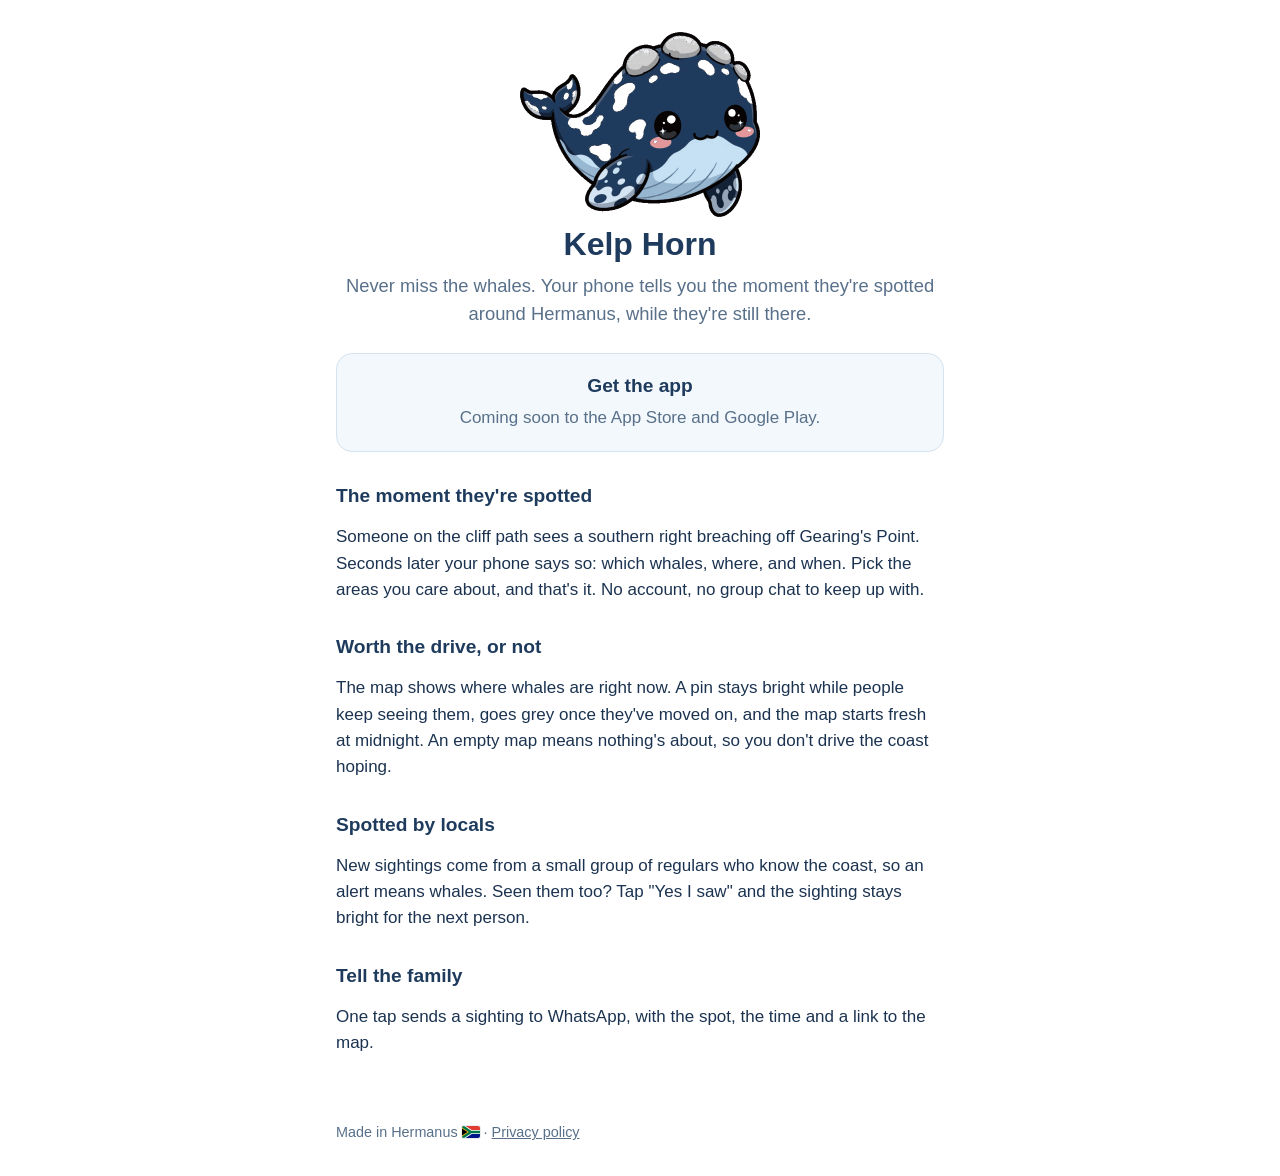
==== index.html @ 145907fd "Kelp Horn website: home, privacy policy, share page Co-Authored-By: Claude Opus 5.5 <noreply@anthrop" ====
<!DOCTYPE html>
<html lang="en">
<head>
<meta charset="utf-8">
<meta name="viewport" content="width=device-width, initial-scale=1">
<meta http-equiv="Content-Security-Policy" content="default-src 'self'; img-src 'self'; style-src 'self'; script-src 'self'; base-uri 'none'; form-action 'none'">
<title>Kelp Horn · Hermanus whale sightings</title>
<meta name="description" content="Never miss the whales. Kelp Horn tells you the moment whales are spotted around Hermanus and the Overberg, while they're still there.">
<link rel="canonical" href="https://kelphorn.h360.dev/">
<meta name="theme-color" content="#1E3B5D">
<meta property="og:title" content="Kelp Horn · Hermanus whale sightings">
<meta property="og:description" content="Never miss the whales. An alert the moment they're spotted around Hermanus.">
<meta property="og:url" content="https://kelphorn.h360.dev/">
<meta property="og:type" content="website">
<meta property="og:image" content="https://kelphorn.h360.dev/og.jpg">
<meta property="og:image:width" content="1200">
<meta property="og:image:height" content="630">
<meta name="twitter:card" content="summary_large_image">
<link rel="icon" type="image/png" href="/favicon.png">
<link rel="apple-touch-icon" href="/apple-touch-icon.png">
<link rel="stylesheet" href="/assets/site.css">
<script src="/assets/stores.js" defer></script>
</head>
<body>
<main>
  <div class="hero">
    <img src="/assets/whale.png" width="240" height="185" alt="">
    <h1>Kelp Horn</h1>
    <p class="lede">Never miss the whales. Your phone tells you the moment they're spotted
      around Hermanus, while they're still there.</p>
  </div>

  <section class="card get-app" data-stores>
    <h2>Get the app</h2>
    <div class="badges" hidden></div>
    <p class="soon">Coming soon to the App Store and Google Play.</p>
  </section>

  <h2>The moment they're spotted</h2>
  <p>Someone on the cliff path sees a southern right breaching off Gearing's Point. Seconds
    later your phone says so: which whales, where, and when. Pick the areas you care about,
    and that's it. No account, no group chat to keep up with.</p>

  <h2>Worth the drive, or not</h2>
  <p>The map shows where whales are right now. A pin stays bright while people keep seeing
    them, goes grey once they've moved on, and the map starts fresh at midnight. An empty map
    means nothing's about, so you don't drive the coast hoping.</p>

  <h2>Spotted by locals</h2>
  <p>New sightings come from a small group of regulars who know the coast, so an alert means
    whales. Seen them too? Tap "Yes I saw" and the sighting stays bright for the next person.</p>

  <h2>Tell the family</h2>
  <p>One tap sends a sighting to WhatsApp, with the spot, the time and a link to the map.</p>
</main>
<footer>
  Made in Hermanus <img class="flag" src="/assets/za.svg" width="18" height="12" alt="South Africa"> · <a href="/privacy/">Privacy policy</a>
</footer>
</body>
</html>
---- assets/site.css ----
/* Kelp Horn website. Colours come from the whale: navy on white, pale belly blue. */

:root {
  --bg: #FFFFFF;
  --card: #F3F8FC;
  --soft: #E3EFF8;
  --border: #D3E3F0;
  --text: #1B3350;
  --muted: #587089;
  --navy: #1E3B5D;
  --on-navy: #FFFFFF;
  --live: #0E7C86;
  --grey: #8494A3;
  /* Always light, even when the phone is in dark mode. */
  color-scheme: light;
}

* { box-sizing: border-box; }

html { -webkit-text-size-adjust: 100%; }

body {
  margin: 0;
  background: var(--bg);
  color: var(--text);
  font: 17px/1.55 -apple-system, BlinkMacSystemFont, "Segoe UI", Roboto, Helvetica, Arial, sans-serif;
}

main {
  max-width: 640px;
  margin: 0 auto;
  padding: 32px 16px 48px;
}

a { color: var(--navy); }

h1, h2 { line-height: 1.2; color: var(--navy); }
h1 { font-size: 2rem; margin: 0 0 8px; }
h2 { font-size: 1.2rem; margin: 32px 0 8px; }

.lede { font-size: 1.15rem; color: var(--muted); margin: 0 0 24px; }
.muted { color: var(--muted); }
.small { font-size: 0.9rem; }

/* Header: the whale and the name */

.brand {
  display: flex;
  align-items: center;
  gap: 10px;
  text-decoration: none;
  color: var(--navy);
  font-weight: 700;
  font-size: 1.1rem;
  margin-bottom: 28px;
}
/* The whale is wider than it is tall: set the width and let the height follow. */
.brand img { width: 40px; height: auto; }

.hero { text-align: center; }
.hero img { width: min(240px, 60vw); height: auto; }

/* Cards */

.card {
  background: var(--card);
  border: 1px solid var(--border);
  border-radius: 16px;
  padding: 20px;
  margin: 0 0 20px;
}

.status {
  display: inline-flex;
  align-items: center;
  gap: 6px;
  font-size: 0.85rem;
  font-weight: 600;
  text-transform: uppercase;
  letter-spacing: 0.04em;
  color: var(--live);
}
.status::before {
  content: "";
  width: 8px;
  height: 8px;
  border-radius: 50%;
  background: currentColor;
}
.status.grey { color: var(--grey); }

.sighting-title { font-size: 1.5rem; margin: 8px 0 4px; }
.sighting-detail { margin: 0; font-weight: 600; }
.sighting-meta { margin: 4px 0 0; color: var(--muted); }

.map {
  position: relative;
  display: block;
  overflow: hidden;
  width: 100%;
  height: 240px;
  border-radius: 12px;
  margin-top: 16px;
  background: var(--soft);
}
.map img { position: absolute; max-width: none; }
.pin {
  position: absolute;
  left: 50%;
  top: 50%;
  width: 22px;
  height: 22px;
  margin: -11px 0 0 -11px;
  border-radius: 50%;
  background: #1E3B5D;
  border: 3px solid #FFFFFF;
  box-shadow: 0 1px 4px rgba(0, 0, 0, 0.4);
  z-index: 1;
}
.map-credit { margin: 6px 0 0; font-size: 0.8rem; color: var(--muted); }

.note {
  background: var(--soft);
  border-radius: 12px;
  padding: 12px 14px;
  margin: 16px 0 0;
  font-size: 0.95rem;
}

/* Getting the app */

.get-app { text-align: center; }
.get-app h2 { margin-top: 0; }
.badges { display: flex; flex-wrap: wrap; gap: 12px; justify-content: center; }
.badges a {
  display: inline-block;
  padding: 12px 20px;
  border-radius: 12px;
  background: var(--navy);
  color: var(--on-navy);
  font-weight: 600;
  text-decoration: none;
}
.soon { margin: 0; color: var(--muted); }

ul.plain { padding-left: 20px; }
ul.plain li { margin: 4px 0; }

footer {
  max-width: 640px;
  margin: 0 auto;
  padding: 0 16px 32px;
  font-size: 0.9rem;
  color: var(--muted);
}
footer a { color: var(--muted); }

[hidden] { display: none !important; }

.flag {
  display: inline-block;
  vertical-align: -1px;
  border-radius: 2px;
  box-shadow: 0 0 0 1px rgba(0, 0, 0, 0.08);
}
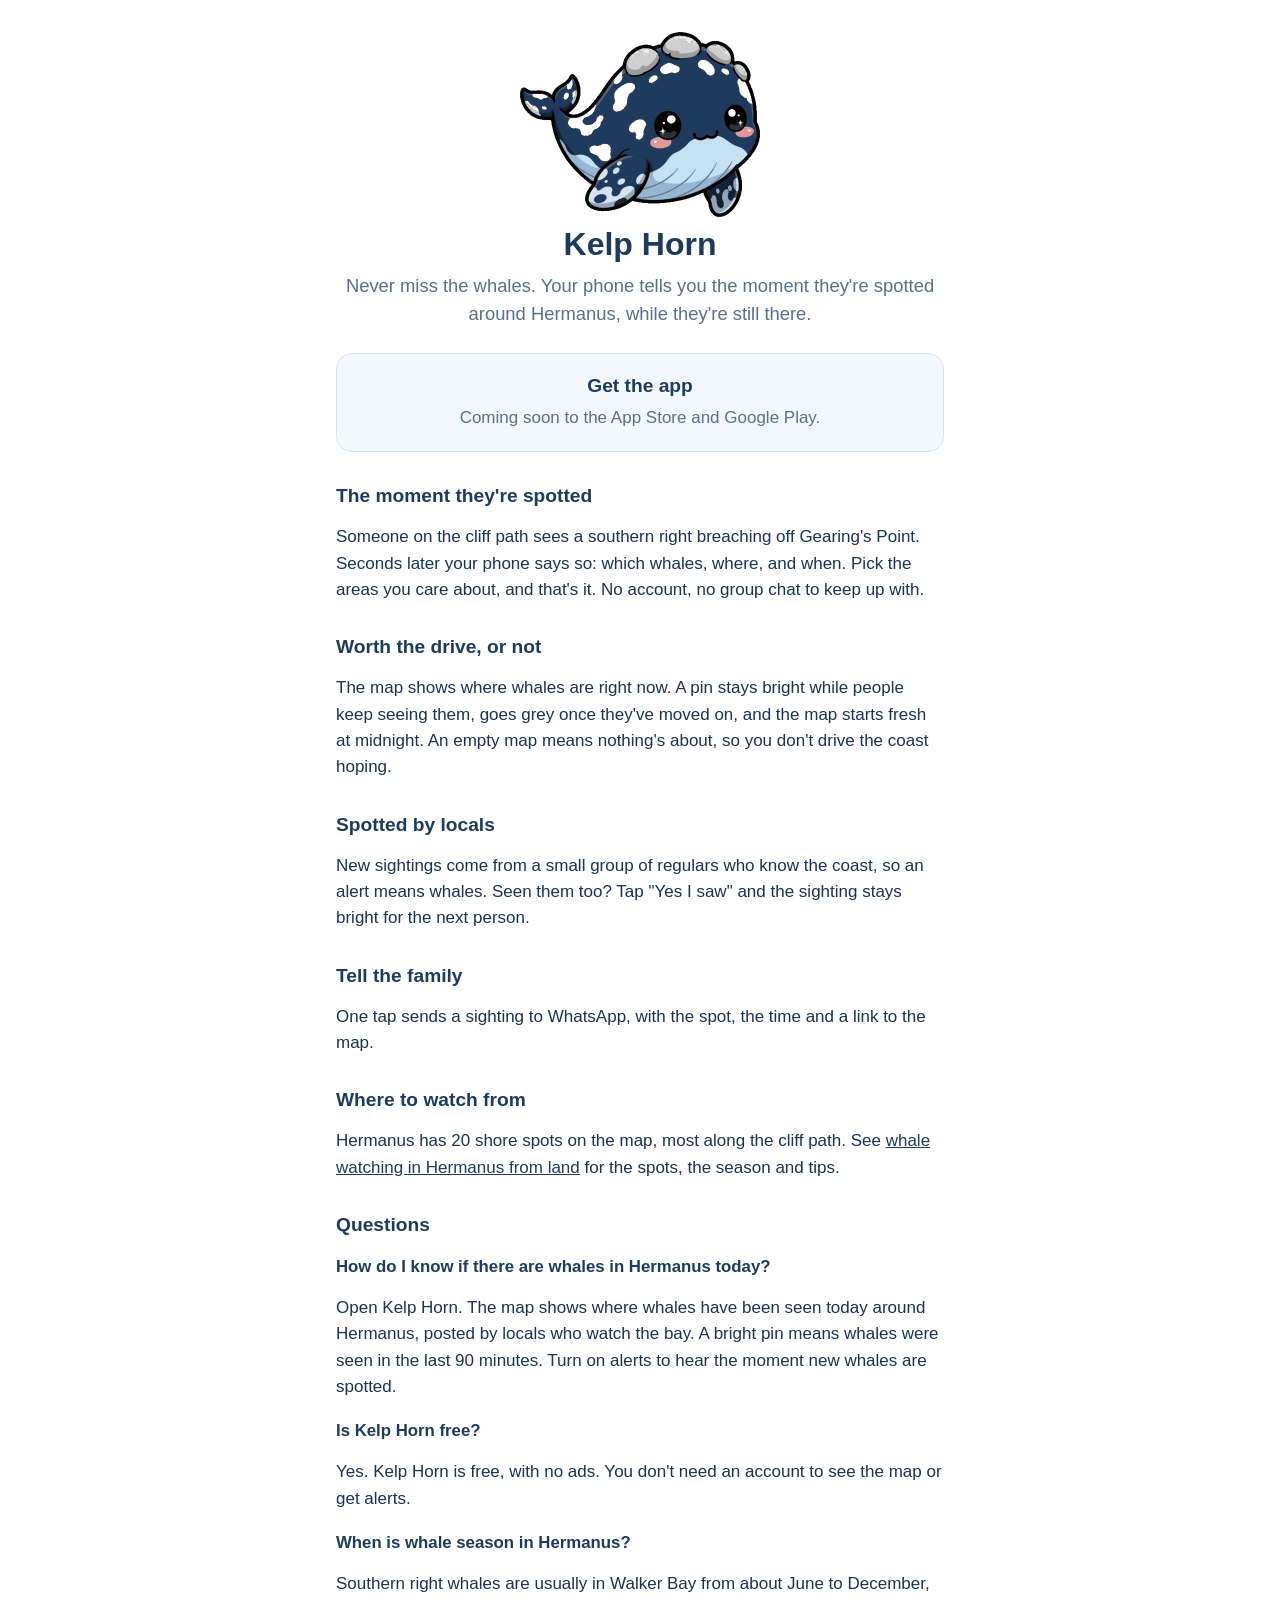
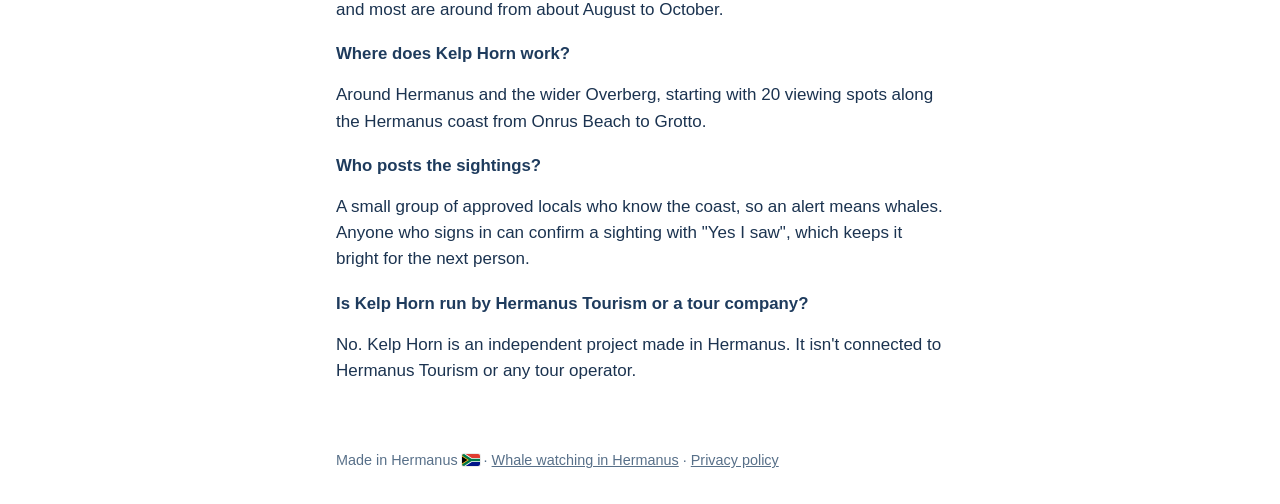
==== commit 8e9bbea9: "A guide to shore whale watching, a FAQ, structured data and llms.txt Co-Authored-By: Claude Opus 5.5" ====
--- a/index.html
+++ b/index.html
@@ -20,6 +20,88 @@
 <link rel="apple-touch-icon" href="/apple-touch-icon.png">
 <link rel="stylesheet" href="/assets/site.css">
 <script src="/assets/stores.js" defer></script>
+<!-- Structured data for search engines and AI answers. A data block, not a script:
+     the Content Security Policy doesn't run it and doesn't need to. Keep the FAQ answers
+     word for word the same as the FAQ on the page. -->
+<script type="application/ld+json">
+{
+  "@context": "https://schema.org",
+  "@graph": [
+    {
+      "@type": "WebSite",
+      "@id": "https://kelphorn.h360.dev/#website",
+      "name": "Kelp Horn",
+      "alternateName": "Kelp Horn · Hermanus whale sightings",
+      "url": "https://kelphorn.h360.dev/",
+      "inLanguage": "en-ZA",
+      "publisher": { "@id": "https://kelphorn.h360.dev/#publisher" }
+    },
+    {
+      "@type": "Organization",
+      "@id": "https://kelphorn.h360.dev/#publisher",
+      "name": "h360.dev",
+      "url": "https://h360.dev",
+      "email": "kelphorn-privacy@h360.dev",
+      "address": { "@type": "PostalAddress", "addressLocality": "Hermanus", "addressCountry": "ZA" }
+    },
+    {
+      "@type": "MobileApplication",
+      "@id": "https://kelphorn.h360.dev/#app",
+      "name": "Kelp Horn",
+      "description": "Live map and push alerts for whale sightings around Hermanus and the Overberg, South Africa. Sightings are posted by locals who watch the bay.",
+      "url": "https://kelphorn.h360.dev/",
+      "image": "https://kelphorn.h360.dev/og.jpg",
+      "operatingSystem": "iOS, Android",
+      "applicationCategory": "TravelApplication",
+      "inLanguage": "en",
+      "isAccessibleForFree": true,
+      "offers": { "@type": "Offer", "price": "0", "priceCurrency": "ZAR" },
+      "areaServed": [
+        { "@type": "Place", "name": "Hermanus, Western Cape, South Africa" },
+        { "@type": "Place", "name": "Walker Bay" },
+        { "@type": "Place", "name": "Overberg" }
+      ],
+      "publisher": { "@id": "https://kelphorn.h360.dev/#publisher" }
+    },
+    {
+      "@type": "FAQPage",
+      "@id": "https://kelphorn.h360.dev/#faq",
+      "mainEntity": [
+        {
+          "@type": "Question",
+          "name": "How do I know if there are whales in Hermanus today?",
+          "acceptedAnswer": { "@type": "Answer", "text": "Open Kelp Horn. The map shows where whales have been seen today around Hermanus, posted by locals who watch the bay. A bright pin means whales were seen in the last 90 minutes. Turn on alerts to hear the moment new whales are spotted." }
+        },
+        {
+          "@type": "Question",
+          "name": "Is Kelp Horn free?",
+          "acceptedAnswer": { "@type": "Answer", "text": "Yes. Kelp Horn is free, with no ads. You don't need an account to see the map or get alerts." }
+        },
+        {
+          "@type": "Question",
+          "name": "When is whale season in Hermanus?",
+          "acceptedAnswer": { "@type": "Answer", "text": "Southern right whales are usually in Walker Bay from about June to December, and most are around from about August to October." }
+        },
+        {
+          "@type": "Question",
+          "name": "Where does Kelp Horn work?",
+          "acceptedAnswer": { "@type": "Answer", "text": "Around Hermanus and the wider Overberg, starting with 20 viewing spots along the Hermanus coast from Onrus Beach to Grotto." }
+        },
+        {
+          "@type": "Question",
+          "name": "Who posts the sightings?",
+          "acceptedAnswer": { "@type": "Answer", "text": "A small group of approved locals who know the coast, so an alert means whales. Anyone who signs in can confirm a sighting with \"Yes I saw\", which keeps it bright for the next person." }
+        },
+        {
+          "@type": "Question",
+          "name": "Is Kelp Horn run by Hermanus Tourism or a tour company?",
+          "acceptedAnswer": { "@type": "Answer", "text": "No. Kelp Horn is an independent project made in Hermanus. It isn't connected to Hermanus Tourism or any tour operator." }
+        }
+      ]
+    }
+  ]
+}
+</script>
 </head>
 <body>
 <main>
@@ -52,9 +134,35 @@
 
   <h2>Tell the family</h2>
   <p>One tap sends a sighting to WhatsApp, with the spot, the time and a link to the map.</p>
+  <h2>Where to watch from</h2>
+  <p>Hermanus has 20 shore spots on the map, most along the cliff path. See
+    <a href="/whale-watching-hermanus/">whale watching in Hermanus from land</a> for the
+    spots, the season and tips.</p>
+
+  <h2>Questions</h2>
+  <h3>How do I know if there are whales in Hermanus today?</h3>
+  <p>Open Kelp Horn. The map shows where whales have been seen today around Hermanus, posted
+    by locals who watch the bay. A bright pin means whales were seen in the last 90 minutes.
+    Turn on alerts to hear the moment new whales are spotted.</p>
+  <h3>Is Kelp Horn free?</h3>
+  <p>Yes. Kelp Horn is free, with no ads. You don't need an account to see the map or get
+    alerts.</p>
+  <h3>When is whale season in Hermanus?</h3>
+  <p>Southern right whales are usually in Walker Bay from about June to December, and most are
+    around from about August to October.</p>
+  <h3>Where does Kelp Horn work?</h3>
+  <p>Around Hermanus and the wider Overberg, starting with 20 viewing spots along the Hermanus
+    coast from Onrus Beach to Grotto.</p>
+  <h3>Who posts the sightings?</h3>
+  <p>A small group of approved locals who know the coast, so an alert means whales. Anyone who
+    signs in can confirm a sighting with "Yes I saw", which keeps it bright for the next
+    person.</p>
+  <h3>Is Kelp Horn run by Hermanus Tourism or a tour company?</h3>
+  <p>No. Kelp Horn is an independent project made in Hermanus. It isn't connected to Hermanus
+    Tourism or any tour operator.</p>
 </main>
 <footer>
-  Made in Hermanus <img class="flag" src="/assets/za.svg" width="18" height="12" alt="South Africa"> · <a href="/privacy/">Privacy policy</a>
+  Made in Hermanus <img class="flag" src="/assets/za.svg" width="18" height="12" alt="South Africa"> · <a href="/whale-watching-hermanus/">Whale watching in Hermanus</a> · <a href="/privacy/">Privacy policy</a>
 </footer>
 </body>
 </html>
--- a/assets/site.css
+++ b/assets/site.css
@@ -37,6 +37,7 @@
 h1, h2 { line-height: 1.2; color: var(--navy); }
 h1 { font-size: 2rem; margin: 0 0 8px; }
 h2 { font-size: 1.2rem; margin: 32px 0 8px; }
+h3 { font-size: 1.05rem; line-height: 1.3; color: var(--navy); margin: 20px 0 4px; }
 
 .lede { font-size: 1.15rem; color: var(--muted); margin: 0 0 24px; }
 .muted { color: var(--muted); }
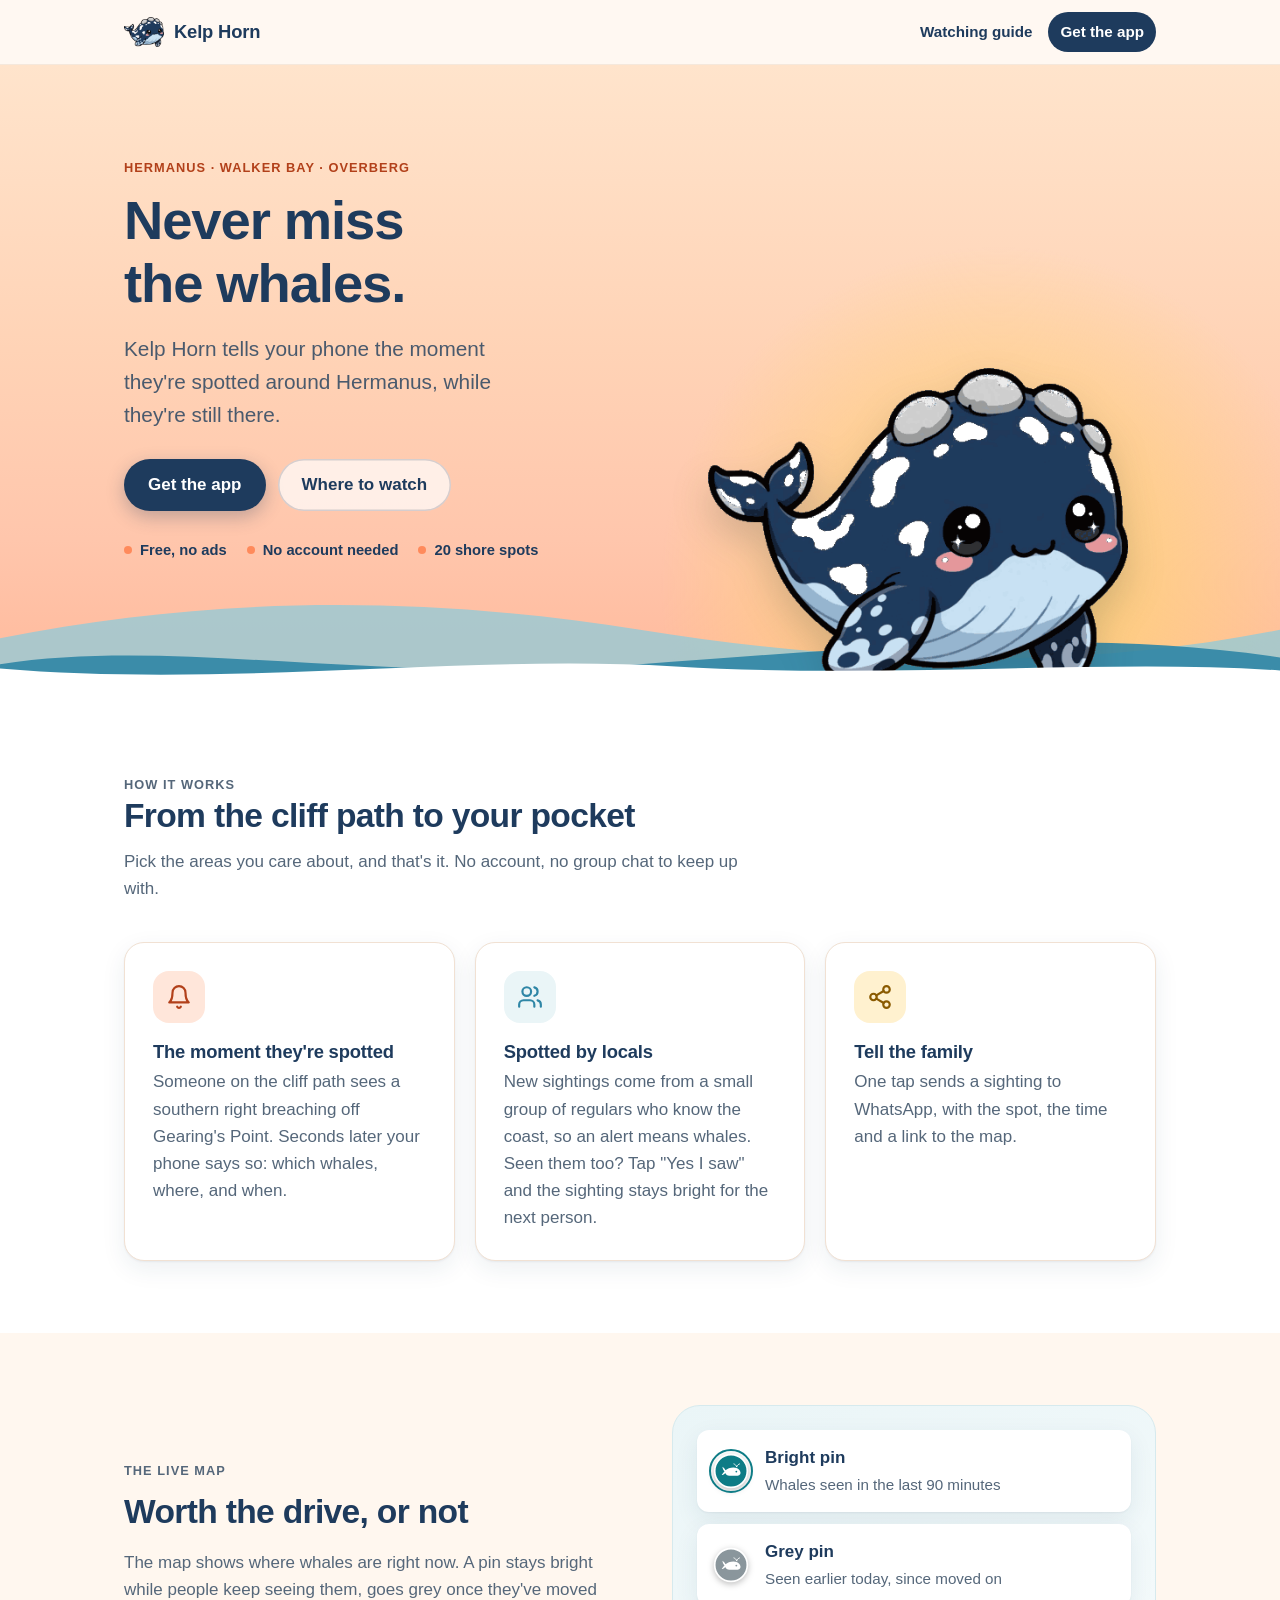
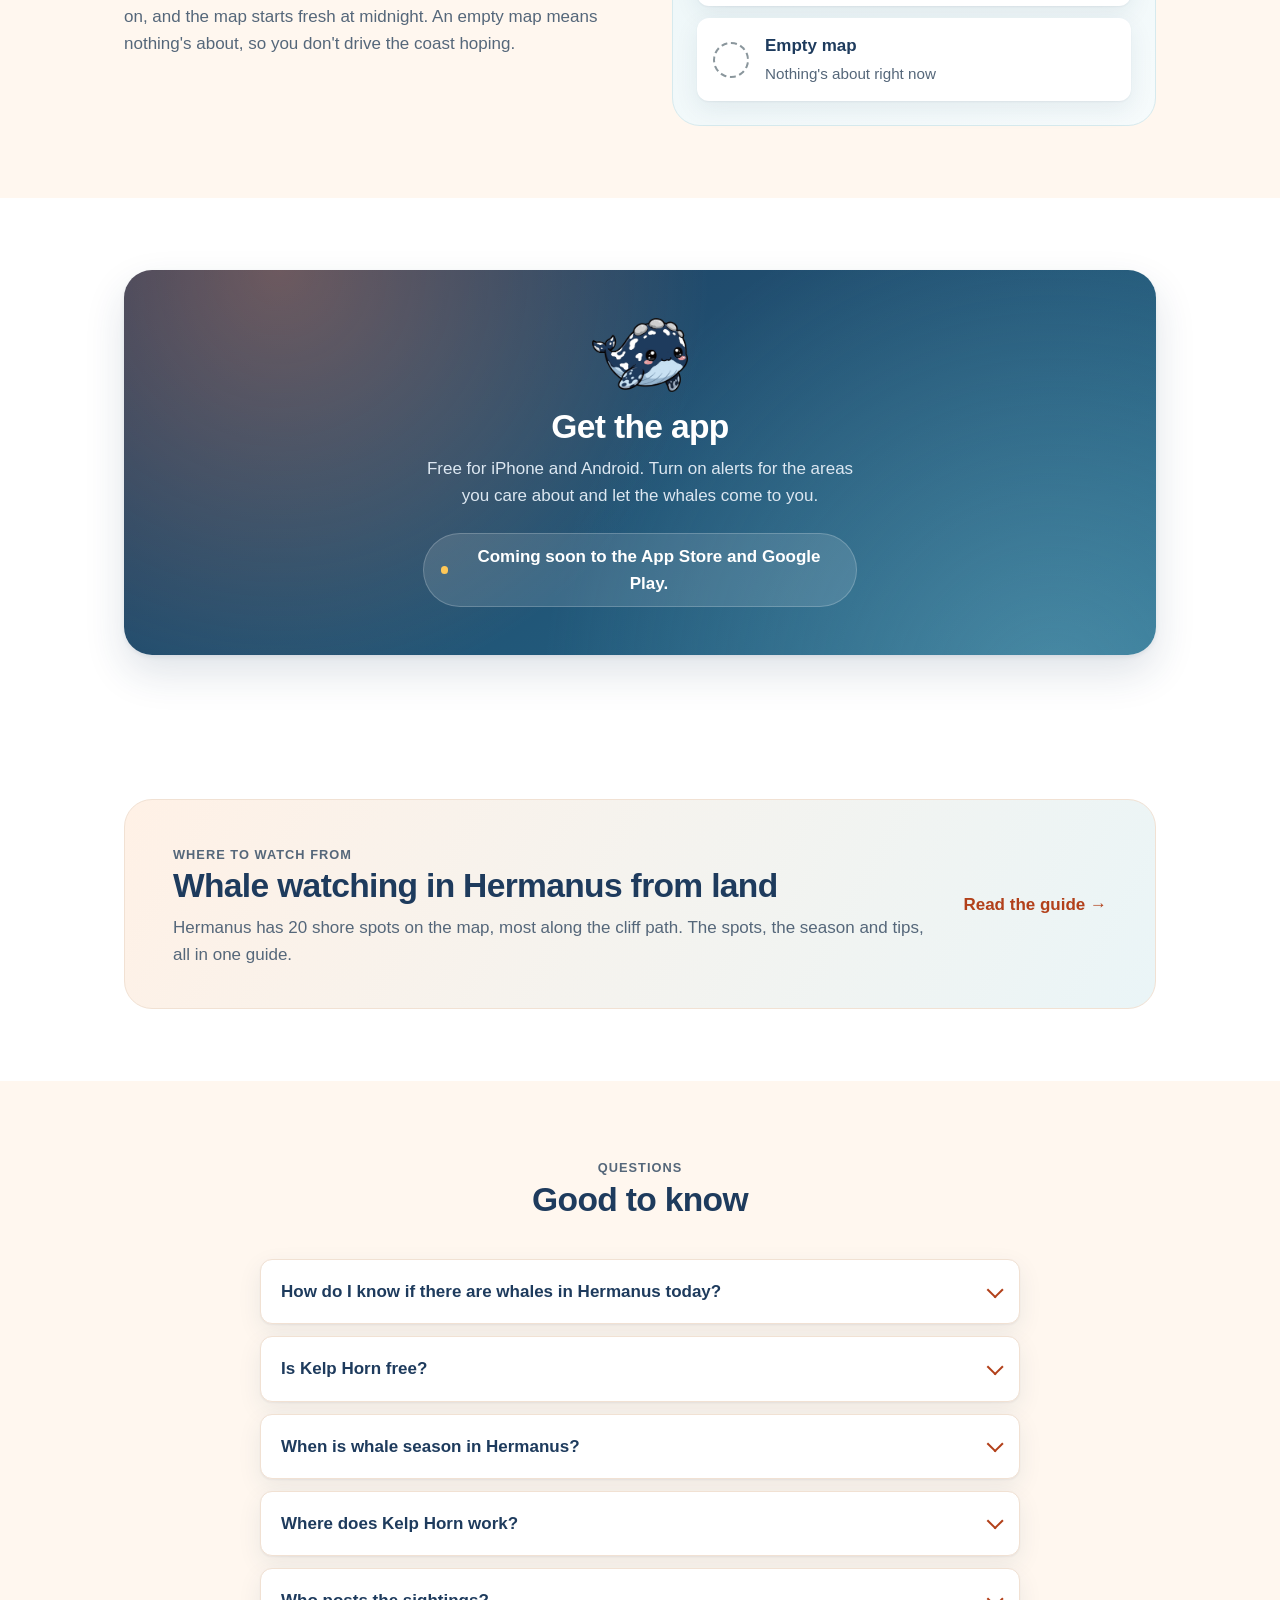
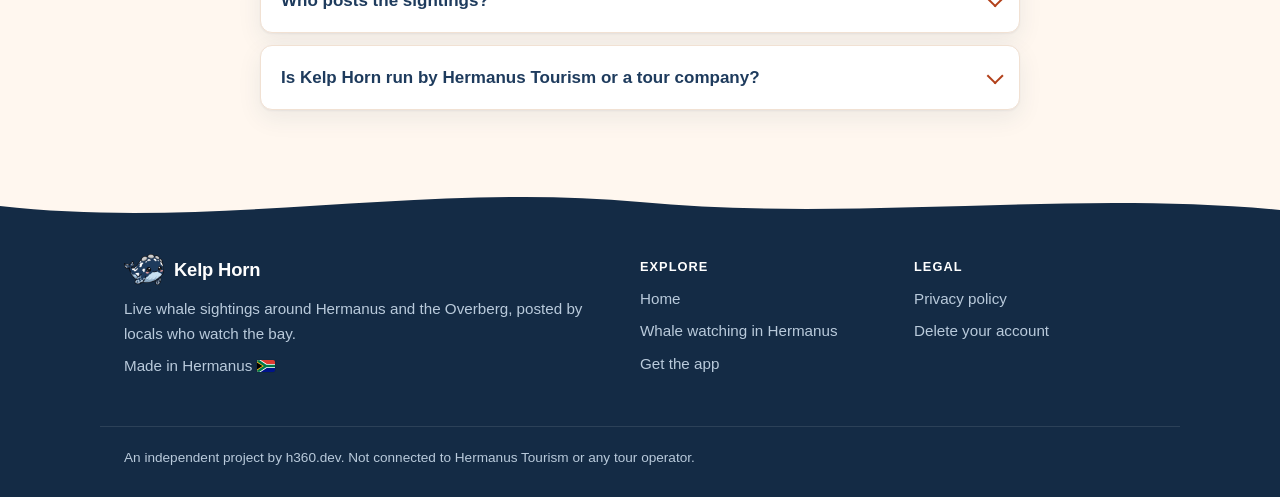
==== commit 0ee5d275: "website redesign v2" ====
--- a/index.html
+++ b/index.html
@@ -7,7 +7,7 @@
 <title>Kelp Horn · Hermanus whale sightings</title>
 <meta name="description" content="Never miss the whales. Kelp Horn tells you the moment whales are spotted around Hermanus and the Overberg, while they're still there.">
 <link rel="canonical" href="https://kelphorn.h360.dev/">
-<meta name="theme-color" content="#1E3B5D">
+<meta name="theme-color" content="#FFE4CC">
 <meta property="og:title" content="Kelp Horn · Hermanus whale sightings">
 <meta property="og:description" content="Never miss the whales. An alert the moment they're spotted around Hermanus.">
 <meta property="og:url" content="https://kelphorn.h360.dev/">
@@ -104,65 +104,196 @@
 </script>
 </head>
 <body>
+<header class="site-header">
+  <div class="wrap">
+    <a class="brand" href="/"><img src="/assets/whale.png" width="40" height="31" alt="">Kelp Horn</a>
+    <nav class="site-nav" aria-label="Main">
+      <a class="nav-guide" href="/whale-watching-hermanus/">Watching guide</a>
+      <a class="nav-cta" href="#get-app">Get the app</a>
+    </nav>
+  </div>
+</header>
+
 <main>
-  <div class="hero">
-    <img src="/assets/whale.png" width="240" height="185" alt="">
-    <h1>Kelp Horn</h1>
-    <p class="lede">Never miss the whales. Your phone tells you the moment they're spotted
-      around Hermanus, while they're still there.</p>
+  <section class="hero">
+    <div class="wrap hero-grid">
+      <div class="hero-copy">
+        <p class="eyebrow">Hermanus · Walker Bay · Overberg</p>
+        <h1>Never miss the whales.</h1>
+        <p class="lede">Kelp Horn tells your phone the moment they're spotted around Hermanus,
+          while they're still there.</p>
+        <div class="btn-row">
+          <a class="btn btn-primary" href="#get-app">Get the app</a>
+          <a class="btn btn-ghost" href="/whale-watching-hermanus/">Where to watch</a>
+        </div>
+        <ul class="hero-facts">
+          <li>Free, no ads</li>
+          <li>No account needed</li>
+          <li>20 shore spots</li>
+        </ul>
+      </div>
+      <img class="hero-whale" src="/assets/whale.png" width="480" height="370" alt="">
+    </div>
+    <div class="waves" aria-hidden="true">
+      <svg class="wave-back" viewBox="0 0 1440 120" preserveAspectRatio="none" focusable="false"><path d="M0,64 C240,24 480,24 720,56 C960,88 1200,96 1440,56 L1440,120 L0,120 Z"/></svg>
+      <svg class="wave-mid" viewBox="0 0 1440 120" preserveAspectRatio="none" focusable="false"><path d="M0,80 C200,48 420,104 720,80 C1020,56 1240,40 1440,72 L1440,120 L0,120 Z"/></svg>
+      <svg class="wave-front" viewBox="0 0 1440 120" preserveAspectRatio="none" focusable="false"><path d="M0,60 C260,100 520,30 760,56 C1000,82 1240,40 1440,64 L1440,120 L0,120 Z"/></svg>
+    </div>
+  </section>
+
+  <section class="section">
+    <div class="wrap">
+      <div class="section-head">
+        <p class="eyebrow">How it works</p>
+        <h2>From the cliff path to your pocket</h2>
+        <p>Pick the areas you care about, and that's it. No account, no group chat to keep
+          up with.</p>
+      </div>
+      <div class="features">
+        <article class="feature">
+          <span class="icon coral"><svg viewBox="0 0 24 24" aria-hidden="true" focusable="false"><path d="M6 8a6 6 0 0 1 12 0c0 7 3 9 3 9H3s3-2 3-9"/><path d="M10.3 21a1.94 1.94 0 0 0 3.4 0"/></svg></span>
+          <h3>The moment they're spotted</h3>
+          <p>Someone on the cliff path sees a southern right breaching off Gearing's Point.
+            Seconds later your phone says so: which whales, where, and when.</p>
+        </article>
+        <article class="feature">
+          <span class="icon sea"><svg viewBox="0 0 24 24" aria-hidden="true" focusable="false"><path d="M16 21v-2a4 4 0 0 0-4-4H6a4 4 0 0 0-4 4v2"/><circle cx="9" cy="7" r="4"/><path d="M22 21v-2a4 4 0 0 0-3-3.87"/><path d="M16 3.13a4 4 0 0 1 0 7.75"/></svg></span>
+          <h3>Spotted by locals</h3>
+          <p>New sightings come from a small group of regulars who know the coast, so an alert
+            means whales. Seen them too? Tap "Yes I saw" and the sighting stays bright for the
+            next person.</p>
+        </article>
+        <article class="feature">
+          <span class="icon gold"><svg viewBox="0 0 24 24" aria-hidden="true" focusable="false"><circle cx="18" cy="5" r="3"/><circle cx="6" cy="12" r="3"/><circle cx="18" cy="19" r="3"/><path d="m8.59 13.51 6.83 3.98"/><path d="m15.41 6.51-6.82 3.98"/></svg></span>
+          <h3>Tell the family</h3>
+          <p>One tap sends a sighting to WhatsApp, with the spot, the time and a link to the
+            map.</p>
+        </article>
+      </div>
+    </div>
+  </section>
+
+  <section class="section tinted">
+    <div class="wrap split">
+      <div>
+        <p class="eyebrow">The live map</p>
+        <h2>Worth the drive, or not</h2>
+        <p>The map shows where whales are right now. A pin stays bright while people keep
+          seeing them, goes grey once they've moved on, and the map starts fresh at midnight.
+          An empty map means nothing's about, so you don't drive the coast hoping.</p>
+      </div>
+      <div class="legend" role="list" aria-label="What the pins mean">
+        <div class="legend-row" role="listitem">
+          <span class="dot live"><img src="/assets/pin-live.svg" width="36" height="36" alt=""></span>
+          <div><strong>Bright pin</strong><span>Whales seen in the last 90 minutes</span></div>
+        </div>
+        <div class="legend-row" role="listitem">
+          <span class="dot earlier"><img src="/assets/pin-earlier.svg" width="36" height="36" alt=""></span>
+          <div><strong>Grey pin</strong><span>Seen earlier today, since moved on</span></div>
+        </div>
+        <div class="legend-row" role="listitem">
+          <span class="dot empty"></span>
+          <div><strong>Empty map</strong><span>Nothing's about right now</span></div>
+        </div>
+      </div>
+    </div>
+  </section>
+
+  <section class="section" id="get-app">
+    <div class="wrap">
+      <div class="get-app" data-stores>
+        <img src="/assets/whale.png" width="96" height="74" alt="">
+        <h2>Get the app</h2>
+        <p>Free for iPhone and Android. Turn on alerts for the areas you care about and let
+          the whales come to you.</p>
+        <div class="badges" hidden></div>
+        <p class="soon">Coming soon to the App Store and Google Play.</p>
+      </div>
+    </div>
+  </section>
+
+  <section class="section">
+    <div class="wrap">
+      <a class="link-card" href="/whale-watching-hermanus/">
+        <div>
+          <p class="eyebrow">Where to watch from</p>
+          <h2>Whale watching in Hermanus from land</h2>
+          <p>Hermanus has 20 shore spots on the map, most along the cliff path. The spots, the
+            season and tips, all in one guide.</p>
+        </div>
+        <span class="arrow">Read the guide →</span>
+      </a>
+    </div>
+  </section>
+
+  <section class="section tinted">
+    <div class="wrap">
+      <div class="section-head center">
+        <p class="eyebrow">Questions</p>
+        <h2>Good to know</h2>
+      </div>
+      <div class="faq">
+        <details>
+          <summary>How do I know if there are whales in Hermanus today?</summary>
+          <p>Open Kelp Horn. The map shows where whales have been seen today around Hermanus, posted
+            by locals who watch the bay. A bright pin means whales were seen in the last 90 minutes.
+            Turn on alerts to hear the moment new whales are spotted.</p>
+        </details>
+        <details>
+          <summary>Is Kelp Horn free?</summary>
+          <p>Yes. Kelp Horn is free, with no ads. You don't need an account to see the map or get
+            alerts.</p>
+        </details>
+        <details>
+          <summary>When is whale season in Hermanus?</summary>
+          <p>Southern right whales are usually in Walker Bay from about June to December, and most are
+            around from about August to October.</p>
+        </details>
+        <details>
+          <summary>Where does Kelp Horn work?</summary>
+          <p>Around Hermanus and the wider Overberg, starting with 20 viewing spots along the Hermanus
+            coast from Onrus Beach to Grotto.</p>
+        </details>
+        <details>
+          <summary>Who posts the sightings?</summary>
+          <p>A small group of approved locals who know the coast, so an alert means whales. Anyone who
+            signs in can confirm a sighting with "Yes I saw", which keeps it bright for the next
+            person.</p>
+        </details>
+        <details>
+          <summary>Is Kelp Horn run by Hermanus Tourism or a tour company?</summary>
+          <p>No. Kelp Horn is an independent project made in Hermanus. It isn't connected to Hermanus
+            Tourism or any tour operator.</p>
+        </details>
+      </div>
+    </div>
+  </section>
+</main>
+<footer class="site-footer from-sand">
+  <svg class="footer-wave" viewBox="0 0 1440 48" preserveAspectRatio="none" aria-hidden="true" focusable="false"><path d="M0,24 C240,48 480,0 720,20 C960,40 1200,8 1440,28 L1440,48 L0,48 Z"/></svg>
+  <div class="wrap footer-grid">
+    <div>
+      <a class="brand" href="/"><img src="/assets/whale.png" width="40" height="31" alt="">Kelp Horn</a>
+      <p>Live whale sightings around Hermanus and the Overberg, posted by locals who watch the bay.</p>
+      <p>Made in Hermanus <img class="flag" src="/assets/za.svg" width="18" height="12" alt="South Africa"></p>
+    </div>
+    <div>
+      <h2>Explore</h2>
+      <ul>
+        <li><a href="/">Home</a></li>
+        <li><a href="/whale-watching-hermanus/">Whale watching in Hermanus</a></li>
+        <li><a href="/#get-app">Get the app</a></li>
+      </ul>
+    </div>
+    <div>
+      <h2>Legal</h2>
+      <ul>
+        <li><a href="/privacy/">Privacy policy</a></li>
+        <li><a href="/delete-account/">Delete your account</a></li>
+      </ul>
+    </div>
   </div>
-
-  <section class="card get-app" data-stores>
-    <h2>Get the app</h2>
-    <div class="badges" hidden></div>
-    <p class="soon">Coming soon to the App Store and Google Play.</p>
-  </section>
-
-  <h2>The moment they're spotted</h2>
-  <p>Someone on the cliff path sees a southern right breaching off Gearing's Point. Seconds
-    later your phone says so: which whales, where, and when. Pick the areas you care about,
-    and that's it. No account, no group chat to keep up with.</p>
-
-  <h2>Worth the drive, or not</h2>
-  <p>The map shows where whales are right now. A pin stays bright while people keep seeing
-    them, goes grey once they've moved on, and the map starts fresh at midnight. An empty map
-    means nothing's about, so you don't drive the coast hoping.</p>
-
-  <h2>Spotted by locals</h2>
-  <p>New sightings come from a small group of regulars who know the coast, so an alert means
-    whales. Seen them too? Tap "Yes I saw" and the sighting stays bright for the next person.</p>
-
-  <h2>Tell the family</h2>
-  <p>One tap sends a sighting to WhatsApp, with the spot, the time and a link to the map.</p>
-  <h2>Where to watch from</h2>
-  <p>Hermanus has 20 shore spots on the map, most along the cliff path. See
-    <a href="/whale-watching-hermanus/">whale watching in Hermanus from land</a> for the
-    spots, the season and tips.</p>
-
-  <h2>Questions</h2>
-  <h3>How do I know if there are whales in Hermanus today?</h3>
-  <p>Open Kelp Horn. The map shows where whales have been seen today around Hermanus, posted
-    by locals who watch the bay. A bright pin means whales were seen in the last 90 minutes.
-    Turn on alerts to hear the moment new whales are spotted.</p>
-  <h3>Is Kelp Horn free?</h3>
-  <p>Yes. Kelp Horn is free, with no ads. You don't need an account to see the map or get
-    alerts.</p>
-  <h3>When is whale season in Hermanus?</h3>
-  <p>Southern right whales are usually in Walker Bay from about June to December, and most are
-    around from about August to October.</p>
-  <h3>Where does Kelp Horn work?</h3>
-  <p>Around Hermanus and the wider Overberg, starting with 20 viewing spots along the Hermanus
-    coast from Onrus Beach to Grotto.</p>
-  <h3>Who posts the sightings?</h3>
-  <p>A small group of approved locals who know the coast, so an alert means whales. Anyone who
-    signs in can confirm a sighting with "Yes I saw", which keeps it bright for the next
-    person.</p>
-  <h3>Is Kelp Horn run by Hermanus Tourism or a tour company?</h3>
-  <p>No. Kelp Horn is an independent project made in Hermanus. It isn't connected to Hermanus
-    Tourism or any tour operator.</p>
-</main>
-<footer>
-  Made in Hermanus <img class="flag" src="/assets/za.svg" width="18" height="12" alt="South Africa"> · <a href="/whale-watching-hermanus/">Whale watching in Hermanus</a> · <a href="/privacy/">Privacy policy</a>
+  <div class="wrap footer-base">An independent project by <a href="https://h360.dev">h360.dev</a>. Not connected to Hermanus Tourism or any tour operator.</div>
 </footer>
 </body>
 </html>
--- a/assets/site.css
+++ b/assets/site.css
@@ -1,85 +1,618 @@
-/* Kelp Horn website. Colours come from the whale: navy on white, pale belly blue. */
+/* Kelp Horn website. Sunrise over Walker Bay: a peach and coral sky, sea blues below
+   it, and the whale's own navy for type. Teal and grey are the app's live and earlier
+   pins (kelp-horn-app/src/ui/palette.ts), so the legend here matches the map. */
 
 :root {
+  /* Sky */
+  --dawn: #FFE4CC;
+  --blush: #FFC6AC;
+  --coral: #FF8A5B;
+  --coral-ink: #B2401A;
+  --gold: #FFC857;
+  --sun: #FFE9A8;
+
+  /* Water */
+  --shallows: #8FCBDA;
+  --sea: #2F86A6;
+  --sea-dark: #23698A;
+  --navy: #1E3B5D;
+  --abyss: #142B45;
+  --foam: #EAF5F7;
+
+  /* Surfaces and text */
   --bg: #FFFFFF;
-  --card: #F3F8FC;
-  --soft: #E3EFF8;
-  --border: #D3E3F0;
+  --sand: #FFF7EF;
+  --border: #F1E1D3;
   --text: #1B3350;
-  --muted: #587089;
-  --navy: #1E3B5D;
-  --on-navy: #FFFFFF;
+  --muted: #55677A;
+  --on-dark: #FFFFFF;
+  --on-dark-muted: #B9CADB;
+
+  /* The app's pins */
   --live: #0E7C86;
-  --grey: #8494A3;
+  --grey: #8A969C;
+
+  --radius-s: 12px;
+  --radius-m: 20px;
+  --radius-l: 28px;
+  --shadow: 0 1px 2px rgba(30, 59, 93, 0.06), 0 8px 24px rgba(30, 59, 93, 0.08);
+  --shadow-raised: 0 2px 4px rgba(30, 59, 93, 0.08), 0 18px 40px rgba(30, 59, 93, 0.14);
+  --wide: 1080px;
+  --prose: 680px;
+
   /* Always light, even when the phone is in dark mode. */
   color-scheme: light;
 }
 
 * { box-sizing: border-box; }
 
-html { -webkit-text-size-adjust: 100%; }
+html { -webkit-text-size-adjust: 100%; scroll-behavior: smooth; }
 
 body {
   margin: 0;
   background: var(--bg);
   color: var(--text);
-  font: 17px/1.55 -apple-system, BlinkMacSystemFont, "Segoe UI", Roboto, Helvetica, Arial, sans-serif;
-}
-
-main {
-  max-width: 640px;
-  margin: 0 auto;
-  padding: 32px 16px 48px;
-}
-
-a { color: var(--navy); }
-
-h1, h2 { line-height: 1.2; color: var(--navy); }
-h1 { font-size: 2rem; margin: 0 0 8px; }
-h2 { font-size: 1.2rem; margin: 32px 0 8px; }
-h3 { font-size: 1.05rem; line-height: 1.3; color: var(--navy); margin: 20px 0 4px; }
-
-.lede { font-size: 1.15rem; color: var(--muted); margin: 0 0 24px; }
+  font: 17px/1.6 -apple-system, BlinkMacSystemFont, "Segoe UI", Roboto, Helvetica, Arial, sans-serif;
+  -webkit-font-smoothing: antialiased;
+  /* Short pages still put the footer at the bottom. */
+  min-height: 100vh;
+  display: flex;
+  flex-direction: column;
+}
+body > main { flex: 1 0 auto; }
+
+img { max-width: 100%; }
+
+a {
+  color: var(--navy);
+  text-decoration-color: var(--coral);
+  text-decoration-thickness: 2px;
+  text-underline-offset: 3px;
+}
+a:hover { color: var(--coral-ink); }
+
+:focus-visible {
+  outline: 3px solid var(--sea);
+  outline-offset: 2px;
+  border-radius: 4px;
+}
+
+h1, h2, h3 { color: var(--navy); line-height: 1.15; letter-spacing: -0.02em; }
+h1 { font-size: clamp(2.25rem, 1.6rem + 3vw, 3.4rem); font-weight: 800; margin: 0 0 16px; }
+h2 { font-size: clamp(1.5rem, 1.2rem + 1.4vw, 2.1rem); font-weight: 750; margin: 0 0 12px; }
+h3 { font-size: 1.15rem; font-weight: 700; letter-spacing: -0.01em; margin: 0 0 6px; }
+
+.lede { font-size: clamp(1.1rem, 1rem + 0.5vw, 1.3rem); color: var(--muted); margin: 0 0 28px; }
 .muted { color: var(--muted); }
 .small { font-size: 0.9rem; }
 
-/* Header: the whale and the name */
+.eyebrow {
+  display: inline-block;
+  margin: 0 0 12px;
+  font-size: 0.8rem;
+  font-weight: 700;
+  letter-spacing: 0.08em;
+  text-transform: uppercase;
+  color: var(--coral-ink);
+}
+
+.wrap {
+  max-width: var(--wide);
+  margin: 0 auto;
+  padding: 0 16px;
+}
+@media (min-width: 640px) { .wrap { padding: 0 24px; } }
+
+.section { padding: 72px 0; }
+.section.tinted { background: var(--sand); }
+.section-head { max-width: 620px; margin: 0 0 40px; }
+.section-head p { color: var(--muted); margin: 0; }
+.center { text-align: center; margin-left: auto; margin-right: auto; }
+
+/* Header */
+
+.site-header {
+  position: sticky;
+  top: 0;
+  z-index: 10;
+  background: rgba(255, 247, 239, 0.82);
+  -webkit-backdrop-filter: saturate(160%) blur(12px);
+  backdrop-filter: saturate(160%) blur(12px);
+  border-bottom: 1px solid rgba(241, 225, 211, 0.7);
+}
+.site-header .wrap {
+  display: flex;
+  align-items: center;
+  justify-content: space-between;
+  gap: 16px;
+  height: 64px;
+}
 
 .brand {
-  display: flex;
+  display: inline-flex;
   align-items: center;
   gap: 10px;
   text-decoration: none;
   color: var(--navy);
-  font-weight: 700;
-  font-size: 1.1rem;
-  margin-bottom: 28px;
-}
+  font-weight: 800;
+  font-size: 1.15rem;
+  letter-spacing: -0.01em;
+}
+.brand:hover { color: var(--navy); }
 /* The whale is wider than it is tall: set the width and let the height follow. */
 .brand img { width: 40px; height: auto; }
 
-.hero { text-align: center; }
-.hero img { width: min(240px, 60vw); height: auto; }
-
-/* Cards */
+.site-nav { display: flex; align-items: center; gap: 4px; }
+.site-nav a {
+  padding: 8px 12px;
+  border-radius: 999px;
+  font-size: 0.95rem;
+  font-weight: 600;
+  text-decoration: none;
+  color: var(--navy);
+}
+.site-nav a:hover { background: rgba(255, 138, 91, 0.14); color: var(--navy); }
+.site-nav .nav-cta { background: var(--navy); color: var(--on-dark); }
+.site-nav .nav-cta:hover { background: var(--sea-dark); color: var(--on-dark); }
+@media (max-width: 520px) { .site-nav .nav-guide { display: none; } }
+
+/* Buttons */
+
+.btn {
+  display: inline-flex;
+  align-items: center;
+  justify-content: center;
+  gap: 8px;
+  min-height: 48px;
+  padding: 12px 24px;
+  border-radius: 999px;
+  font-weight: 700;
+  text-decoration: none;
+  transition: transform 0.15s ease, box-shadow 0.15s ease, background-color 0.15s ease;
+}
+.btn:hover { transform: translateY(-1px); }
+.btn-primary { background: var(--navy); color: var(--on-dark); box-shadow: 0 6px 18px rgba(30, 59, 93, 0.28); }
+.btn-primary:hover { background: var(--sea-dark); color: var(--on-dark); }
+.btn-ghost { background: rgba(255, 255, 255, 0.7); color: var(--navy); box-shadow: inset 0 0 0 1.5px rgba(30, 59, 93, 0.18); }
+.btn-ghost:hover { background: var(--bg); color: var(--navy); }
+.btn-row { display: flex; flex-wrap: wrap; gap: 12px; }
+
+/* Sunrise hero: sky, sun, and the sea with the whale in it */
+
+.hero {
+  position: relative;
+  overflow: hidden;
+  background:
+    radial-gradient(circle at 78% 82%, var(--sun) 0, rgba(255, 210, 122, 0.85) 9%, rgba(255, 200, 87, 0) 30%),
+    linear-gradient(180deg, var(--dawn) 0%, #FFD3B6 45%, var(--blush) 75%, #FFB89A 100%);
+  padding: 56px 0 0;
+}
+.hero-grid {
+  display: grid;
+  gap: 8px;
+  align-items: end;
+}
+.hero-copy { position: relative; z-index: 3; padding-bottom: 8px; }
+.hero h1 { max-width: 12ch; }
+.hero .lede { color: #4A5A6D; max-width: 34ch; }
+
+.hero-facts {
+  display: flex;
+  flex-wrap: wrap;
+  gap: 8px 20px;
+  list-style: none;
+  padding: 0;
+  margin: 28px 0 0;
+  font-size: 0.92rem;
+  font-weight: 600;
+  color: var(--navy);
+}
+.hero-facts li { display: inline-flex; align-items: center; gap: 8px; }
+.hero-facts li::before {
+  content: "";
+  width: 8px;
+  height: 8px;
+  border-radius: 50%;
+  background: var(--coral);
+}
+
+.hero-whale {
+  position: relative;
+  z-index: 1;
+  justify-self: center;
+  width: min(340px, 72vw);
+  height: auto;
+  margin-bottom: -18px;
+  animation: bob 6s ease-in-out infinite;
+  filter: drop-shadow(0 18px 18px rgba(20, 43, 69, 0.18));
+}
+
+/* The sea, three bands of waves. The back two sit behind the whale, the front one in
+   front of it, so the whale looks like it's floating in the bay. */
+.waves {
+  position: relative;
+  height: 96px;
+  margin-top: -64px;
+  pointer-events: none;
+}
+.waves svg { position: absolute; left: 0; bottom: 0; width: 100%; height: 100%; display: block; }
+.waves .wave-back { fill: var(--shallows); opacity: 0.75; z-index: 0; }
+.waves .wave-mid { fill: var(--sea); opacity: 0.9; z-index: 0; height: 80%; }
+.waves .wave-front { fill: var(--bg); z-index: 2; height: 46%; }
+
+@media (min-width: 820px) {
+  .hero { padding-top: 88px; }
+  .hero-grid { grid-template-columns: 1.1fr 1fr; gap: 32px; }
+  .hero-copy { padding-bottom: 104px; }
+  .hero-whale { width: min(420px, 100%); margin-bottom: -26px; }
+  .waves { height: 128px; margin-top: -96px; }
+}
+
+@keyframes bob {
+  0%, 100% { transform: translateY(0) rotate(-1.5deg); }
+  50% { transform: translateY(-10px) rotate(1.5deg); }
+}
+
+/* A shorter hero for the inner pages */
+
+.page-hero {
+  position: relative;
+  overflow: hidden;
+  background:
+    radial-gradient(circle at 88% 100%, var(--sun) 0, rgba(255, 200, 87, 0) 34%),
+    linear-gradient(180deg, var(--dawn) 0%, var(--blush) 100%);
+  padding: 48px 0 0;
+}
+.page-hero .wrap { max-width: calc(var(--prose) + 48px); position: relative; z-index: 3; }
+.page-hero h1 { font-size: clamp(2rem, 1.5rem + 2.4vw, 2.9rem); }
+.page-hero .lede { color: #4A5A6D; margin-bottom: 0; }
+.page-hero .waves { height: 72px; margin-top: 8px; }
+
+/* Feature cards */
+
+.features {
+  display: grid;
+  gap: 20px;
+  grid-template-columns: repeat(auto-fit, minmax(260px, 1fr));
+}
+.feature {
+  background: var(--bg);
+  border: 1px solid var(--border);
+  border-radius: var(--radius-m);
+  padding: 28px;
+  box-shadow: var(--shadow);
+  transition: transform 0.2s ease, box-shadow 0.2s ease;
+}
+.feature:hover { transform: translateY(-3px); box-shadow: var(--shadow-raised); }
+.feature p { margin: 0; color: var(--muted); }
+
+.icon {
+  display: inline-grid;
+  place-items: center;
+  width: 52px;
+  height: 52px;
+  border-radius: 16px;
+  margin-bottom: 18px;
+}
+.icon svg { width: 26px; height: 26px; fill: none; stroke: currentColor; stroke-width: 2; stroke-linecap: round; stroke-linejoin: round; }
+.icon.coral { background: #FFE6DA; color: var(--coral-ink); }
+.icon.sea { background: var(--foam); color: var(--sea); }
+.icon.gold { background: #FFF1CF; color: #8A5A00; }
+.icon.teal { background: #DDF1F2; color: var(--live); }
+
+/* Split: words on one side, a picture on the other */
+
+.split { display: grid; gap: 40px; align-items: center; }
+@media (min-width: 820px) { .split { grid-template-columns: 1fr 1fr; gap: 64px; } }
+.split p { color: var(--muted); }
+
+/* The map legend: what a pin's colour means */
+
+.legend {
+  display: grid;
+  gap: 12px;
+  background: linear-gradient(160deg, var(--foam), #F6FBFC);
+  border: 1px solid #D6EAEE;
+  border-radius: var(--radius-l);
+  padding: 24px;
+}
+.legend-row {
+  display: flex;
+  align-items: center;
+  gap: 16px;
+  background: var(--bg);
+  border-radius: var(--radius-s);
+  padding: 14px 16px;
+  box-shadow: var(--shadow);
+}
+.legend-row strong { display: block; color: var(--navy); }
+.legend-row span { color: var(--muted); font-size: 0.95rem; }
+/* Pins are the app's whale markers (assets/pin-*.svg). */
+.dot {
+  flex: none;
+  position: relative;
+  width: 36px;
+  height: 36px;
+}
+.dot img { display: block; filter: drop-shadow(0 2px 3px rgba(0, 0, 0, 0.25)); }
+.dot.live::after {
+  content: "";
+  position: absolute;
+  inset: -4px;
+  border-radius: 50%;
+  border: 2px solid var(--live);
+  animation: ping 2s ease-out infinite;
+}
+.dot.empty { border-radius: 50%; border: 2px dashed var(--grey); }
+
+@keyframes ping {
+  0% { transform: scale(0.7); opacity: 0.9; }
+  100% { transform: scale(1.6); opacity: 0; }
+}
+
+/* Getting the app: a band of deep water */
+
+.get-app {
+  position: relative;
+  overflow: hidden;
+  text-align: center;
+  color: var(--on-dark);
+  background:
+    radial-gradient(circle at 15% 0%, rgba(255, 138, 91, 0.35), rgba(255, 138, 91, 0) 45%),
+    radial-gradient(circle at 90% 110%, rgba(143, 203, 218, 0.35), rgba(143, 203, 218, 0) 50%),
+    linear-gradient(150deg, var(--navy), var(--sea-dark));
+  border-radius: var(--radius-l);
+  padding: 48px 24px;
+  box-shadow: var(--shadow-raised);
+}
+.get-app h2 { color: var(--on-dark); margin: 0 0 8px; }
+.get-app > p { color: #DCE7F1; max-width: 46ch; margin: 0 auto 24px; }
+.get-app img { width: 96px; height: auto; margin-bottom: 8px; }
+.badges { display: flex; flex-wrap: wrap; gap: 12px; justify-content: center; }
+.badges a {
+  display: inline-flex;
+  align-items: center;
+  min-height: 52px;
+  padding: 12px 24px;
+  border-radius: 14px;
+  background: #0B1726;
+  color: var(--on-dark);
+  font-weight: 700;
+  text-decoration: none;
+  box-shadow: inset 0 0 0 1px rgba(255, 255, 255, 0.22);
+}
+.badges a:hover { background: #000000; color: var(--on-dark); }
+.get-app .soon {
+  display: inline-flex;
+  align-items: center;
+  gap: 10px;
+  margin: 0;
+  padding: 10px 18px;
+  border-radius: 999px;
+  background: rgba(255, 255, 255, 0.12);
+  box-shadow: inset 0 0 0 1px rgba(255, 255, 255, 0.2);
+  color: var(--on-dark);
+  font-weight: 600;
+}
+.get-app .soon::before {
+  content: "";
+  width: 8px;
+  height: 8px;
+  border-radius: 50%;
+  background: var(--gold);
+}
+.get-app :focus-visible { outline-color: var(--gold); }
+
+/* A card that leads somewhere else */
+
+.link-card {
+  display: grid;
+  gap: 20px;
+  align-items: center;
+  background: linear-gradient(120deg, #FFF1E6, var(--foam));
+  border-radius: var(--radius-l);
+  padding: 32px;
+  text-decoration: none;
+  color: var(--text);
+  border: 1px solid var(--border);
+  transition: transform 0.2s ease, box-shadow 0.2s ease;
+}
+.link-card:hover { transform: translateY(-3px); box-shadow: var(--shadow-raised); color: var(--text); }
+.link-card h2 { margin-bottom: 8px; }
+.link-card p { margin: 0; color: var(--muted); }
+.link-card .arrow { font-weight: 700; color: var(--coral-ink); white-space: nowrap; }
+@media (min-width: 720px) { .link-card { grid-template-columns: 1fr auto; padding: 40px 48px; } }
+
+/* FAQ */
+
+.faq { max-width: 760px; margin: 0 auto; display: grid; gap: 12px; }
+.faq details {
+  background: var(--bg);
+  border: 1px solid var(--border);
+  border-radius: var(--radius-s);
+  box-shadow: var(--shadow);
+}
+.faq details[open] { border-color: #F5C9B2; }
+.faq summary {
+  display: flex;
+  align-items: center;
+  justify-content: space-between;
+  gap: 16px;
+  padding: 18px 20px;
+  cursor: pointer;
+  list-style: none;
+  font-weight: 700;
+  color: var(--navy);
+}
+.faq summary::-webkit-details-marker { display: none; }
+.faq summary::after {
+  content: "";
+  flex: none;
+  width: 10px;
+  height: 10px;
+  border-right: 2.5px solid var(--coral-ink);
+  border-bottom: 2.5px solid var(--coral-ink);
+  transform: rotate(45deg) translateY(-3px);
+  transition: transform 0.2s ease;
+}
+.faq details[open] summary::after { transform: rotate(-135deg) translateY(-3px); }
+.faq details p { margin: 0; padding: 0 20px 20px; color: var(--muted); }
+
+/* Prose pages: the guide, privacy, delete account */
+
+.prose {
+  max-width: var(--prose);
+  margin: 0 auto;
+  padding: 24px 16px 72px;
+}
+@media (min-width: 640px) { .prose { padding: 32px 24px 88px; } }
+.prose h2 { font-size: clamp(1.35rem, 1.15rem + 0.9vw, 1.7rem); margin: 48px 0 12px; }
+.prose h2:first-child { margin-top: 16px; }
+.prose ol, .prose ul { padding-left: 24px; }
+.prose li { margin: 6px 0; }
+.prose .season, .prose .spots, .prose .tips { padding-left: 0; }
+.prose li::marker { color: var(--coral-ink); font-weight: 700; }
+.prose .get-app { margin: 48px 0; }
+.prose .get-app h2 { margin: 0 0 8px; }
+
+ul.plain { padding-left: 20px; }
+ul.plain li { margin: 8px 0; }
+
+.note {
+  background: var(--foam);
+  border-left: 4px solid var(--sea);
+  border-radius: var(--radius-s);
+  padding: 14px 18px;
+  margin: 16px 0 0;
+  font-size: 0.97rem;
+}
+
+/* The guide: whale season at a glance */
+
+.season {
+  display: grid;
+  grid-template-columns: repeat(12, 1fr);
+  gap: 4px;
+  list-style: none;
+  padding: 0;
+  margin: 24px 0 12px;
+}
+.prose .season li { margin: 0; }
+.season abbr { text-decoration: none; }
+.season li {
+  display: grid;
+  place-items: end center;
+  height: 72px;
+  padding-bottom: 6px;
+  border-radius: 8px;
+  background: #F2ECE6;
+  font-size: 0.72rem;
+  font-weight: 700;
+  color: var(--muted);
+}
+.season li.in { background: linear-gradient(180deg, var(--shallows), #CFE8EE); color: var(--navy); }
+.season li.peak { background: linear-gradient(180deg, var(--shallows), var(--sea) 55%, var(--sea-dark)); color: var(--on-dark); }
+.season-key { display: flex; flex-wrap: wrap; gap: 8px 20px; font-size: 0.88rem; color: var(--muted); margin: 0 0 8px; }
+.season-key span { display: inline-flex; align-items: center; gap: 8px; }
+.season-key span::before { content: ""; width: 14px; height: 14px; border-radius: 4px; }
+.season-key .k-peak::before { background: var(--sea); }
+.season-key .k-in::before { background: var(--shallows); }
+.season-key .k-out::before { background: #F2ECE6; }
+@media (max-width: 420px) { .season li { font-size: 0.6rem; } }
+
+/* The guide: the 20 spots, west to east */
+
+.spots-dir {
+  display: flex;
+  justify-content: space-between;
+  font-size: 0.8rem;
+  font-weight: 700;
+  letter-spacing: 0.08em;
+  text-transform: uppercase;
+  color: var(--coral-ink);
+  margin: 24px 0 8px;
+}
+ol.spots {
+  counter-reset: spot;
+  list-style: none;
+  padding: 0;
+  margin: 0 0 16px;
+  display: grid;
+  gap: 8px;
+  grid-template-columns: repeat(auto-fill, minmax(200px, 1fr));
+}
+.prose ol.spots li { margin: 0; }
+ol.spots li {
+  counter-increment: spot;
+  display: flex;
+  align-items: center;
+  gap: 12px;
+  padding: 10px 14px;
+  background: var(--bg);
+  border: 1px solid var(--border);
+  border-radius: var(--radius-s);
+  font-weight: 600;
+  color: var(--navy);
+}
+ol.spots li::before {
+  content: counter(spot);
+  flex: none;
+  display: grid;
+  place-items: center;
+  width: 28px;
+  height: 28px;
+  border-radius: 50%;
+  background: #FFE6DA;
+  color: var(--coral-ink);
+  font-size: 0.8rem;
+  font-weight: 800;
+}
+
+/* The guide: tips */
+
+.tips {
+  list-style: none;
+  padding: 0;
+  margin: 20px 0 0;
+  display: grid;
+  gap: 16px;
+  grid-template-columns: repeat(auto-fit, minmax(240px, 1fr));
+}
+.prose .tips li { margin: 0; }
+.tips li {
+  background: var(--sand);
+  border: 1px solid var(--border);
+  border-radius: var(--radius-m);
+  padding: 20px;
+  color: var(--muted);
+}
+.tips li strong { display: block; color: var(--navy); font-size: 1.05rem; margin-bottom: 4px; }
+.tips .icon { width: 44px; height: 44px; border-radius: 14px; margin-bottom: 12px; }
+.tips .icon svg { width: 22px; height: 22px; }
+
+/* Cards on the share page */
 
 .card {
-  background: var(--card);
+  background: var(--bg);
   border: 1px solid var(--border);
-  border-radius: 16px;
-  padding: 20px;
-  margin: 0 0 20px;
+  border-radius: var(--radius-m);
+  padding: 24px;
+  margin: 0 0 24px;
+  box-shadow: var(--shadow-raised);
 }
 
 .status {
   display: inline-flex;
   align-items: center;
-  gap: 6px;
-  font-size: 0.85rem;
-  font-weight: 600;
+  gap: 8px;
+  padding: 4px 12px 4px 10px;
+  border-radius: 999px;
+  background: #DDF1F2;
+  font-size: 0.8rem;
+  font-weight: 700;
   text-transform: uppercase;
-  letter-spacing: 0.04em;
-  color: var(--live);
+  letter-spacing: 0.06em;
+  color: #0B6A73;
 }
 .status::before {
   content: "";
@@ -87,11 +620,18 @@
   height: 8px;
   border-radius: 50%;
   background: currentColor;
-}
-.status.grey { color: var(--grey); }
-
-.sighting-title { font-size: 1.5rem; margin: 8px 0 4px; }
-.sighting-detail { margin: 0; font-weight: 600; }
+  animation: pulse 1.6s ease-in-out infinite;
+}
+.status.grey { color: #5F6D74; background: #EEF1F2; }
+.status.grey::before { animation: none; }
+
+@keyframes pulse {
+  0%, 100% { opacity: 1; }
+  50% { opacity: 0.35; }
+}
+
+.sighting-title { font-size: clamp(1.5rem, 1.25rem + 1.2vw, 2rem); margin: 14px 0 6px; }
+.sighting-detail { margin: 0; font-weight: 700; color: var(--coral-ink); }
 .sighting-meta { margin: 4px 0 0; color: var(--muted); }
 
 .map {
@@ -99,62 +639,71 @@
   display: block;
   overflow: hidden;
   width: 100%;
-  height: 240px;
-  border-radius: 12px;
-  margin-top: 16px;
-  background: var(--soft);
+  height: 260px;
+  border-radius: var(--radius-s);
+  margin-top: 20px;
+  background: var(--foam);
+  box-shadow: inset 0 0 0 1px rgba(30, 59, 93, 0.1);
 }
 .map img { position: absolute; max-width: none; }
 .pin {
   position: absolute;
   left: 50%;
   top: 50%;
-  width: 22px;
-  height: 22px;
-  margin: -11px 0 0 -11px;
-  border-radius: 50%;
-  background: #1E3B5D;
-  border: 3px solid #FFFFFF;
-  box-shadow: 0 1px 4px rgba(0, 0, 0, 0.4);
+  width: 44px;
+  height: 44px;
+  margin: -22px 0 0 -22px;
+  filter: drop-shadow(0 2px 4px rgba(0, 0, 0, 0.35));
   z-index: 1;
 }
-.map-credit { margin: 6px 0 0; font-size: 0.8rem; color: var(--muted); }
-
-.note {
-  background: var(--soft);
-  border-radius: 12px;
-  padding: 12px 14px;
-  margin: 16px 0 0;
+.map-credit { margin: 8px 0 0; font-size: 0.8rem; color: var(--muted); }
+.card .note { margin-top: 20px; }
+
+.share { max-width: 640px; margin: 0 auto; padding: 32px 16px 72px; }
+.share .get-app { margin-top: 8px; }
+
+/* 404 */
+
+.lost { text-align: center; }
+.lost img { width: min(220px, 56vw); height: auto; animation: bob 6s ease-in-out infinite; }
+.lost .btn { margin-top: 8px; }
+
+/* Footer: the deep end */
+
+.site-footer {
+  background: var(--abyss);
+  color: var(--on-dark-muted);
   font-size: 0.95rem;
 }
-
-/* Getting the app */
-
-.get-app { text-align: center; }
-.get-app h2 { margin-top: 0; }
-.badges { display: flex; flex-wrap: wrap; gap: 12px; justify-content: center; }
-.badges a {
-  display: inline-block;
-  padding: 12px 20px;
-  border-radius: 12px;
-  background: var(--navy);
-  color: var(--on-navy);
-  font-weight: 600;
-  text-decoration: none;
-}
-.soon { margin: 0; color: var(--muted); }
-
-ul.plain { padding-left: 20px; }
-ul.plain li { margin: 4px 0; }
-
-footer {
-  max-width: 640px;
-  margin: 0 auto;
-  padding: 0 16px 32px;
-  font-size: 0.9rem;
-  color: var(--muted);
-}
-footer a { color: var(--muted); }
+.site-footer .footer-wave { display: block; width: 100%; height: 48px; fill: var(--abyss); background: var(--bg); }
+.site-footer.from-sand .footer-wave { background: var(--sand); }
+.footer-grid {
+  display: grid;
+  gap: 32px;
+  padding-top: 24px;
+  padding-bottom: 40px;
+}
+@media (min-width: 720px) { .footer-grid { grid-template-columns: 2fr 1fr 1fr; } }
+.site-footer .brand { color: var(--on-dark); margin-bottom: 12px; }
+.site-footer p { margin: 0 0 8px; }
+.site-footer h2 {
+  font-size: 0.8rem;
+  letter-spacing: 0.08em;
+  text-transform: uppercase;
+  color: var(--on-dark);
+  margin: 6px 0 12px;
+}
+.site-footer ul { list-style: none; padding: 0; margin: 0; }
+.site-footer li { margin: 0 0 8px; }
+.site-footer a { color: var(--on-dark-muted); text-decoration: none; }
+.site-footer a:hover { color: var(--on-dark); text-decoration: underline; text-decoration-color: var(--coral); }
+.site-footer :focus-visible { outline-color: var(--gold); }
+.footer-base {
+  border-top: 1px solid rgba(255, 255, 255, 0.1);
+  padding-top: 20px;
+  padding-bottom: 28px;
+  font-size: 0.85rem;
+}
 
 [hidden] { display: none !important; }
 
@@ -164,3 +713,17 @@
   border-radius: 2px;
   box-shadow: 0 0 0 1px rgba(0, 0, 0, 0.08);
 }
+
+.visually-hidden {
+  position: absolute;
+  width: 1px;
+  height: 1px;
+  overflow: hidden;
+  clip: rect(0 0 0 0);
+  white-space: nowrap;
+}
+
+@media (prefers-reduced-motion: reduce) {
+  html { scroll-behavior: auto; }
+  *, *::before, *::after { animation: none !important; transition: none !important; }
+}
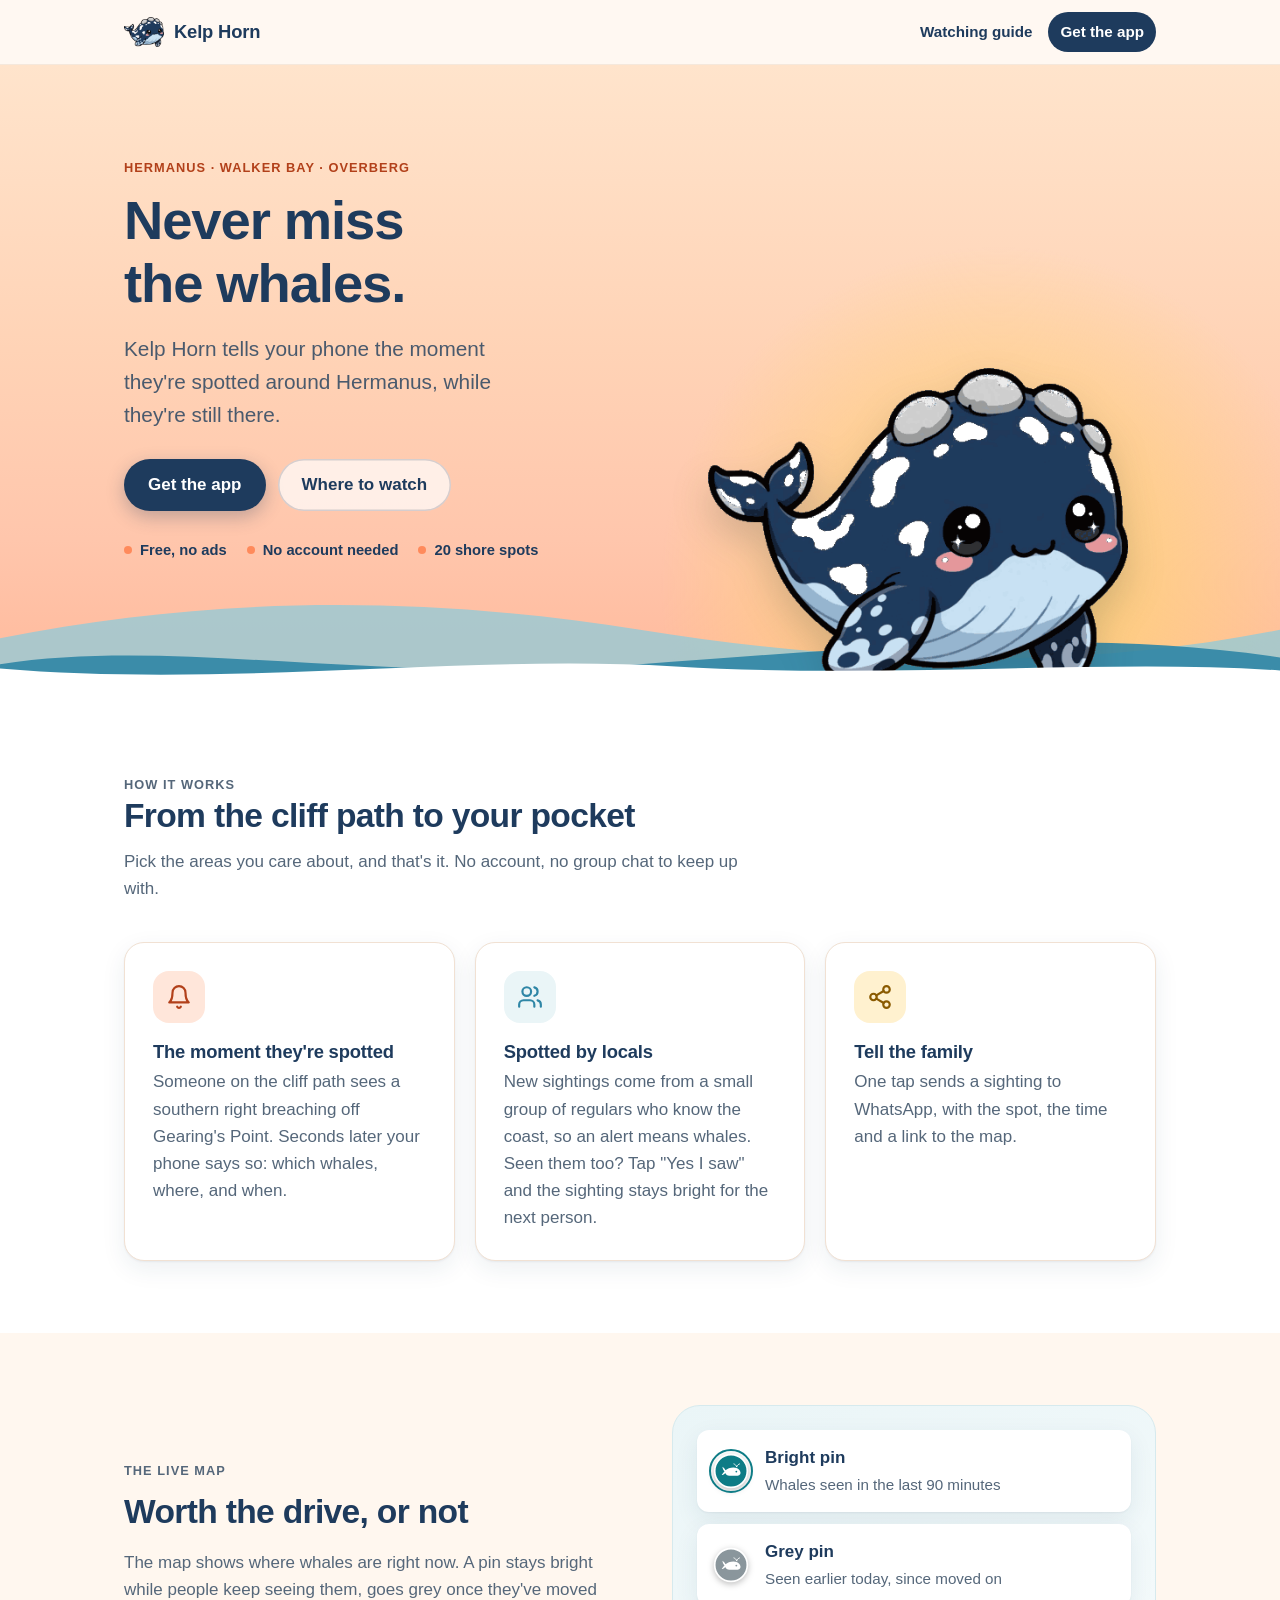
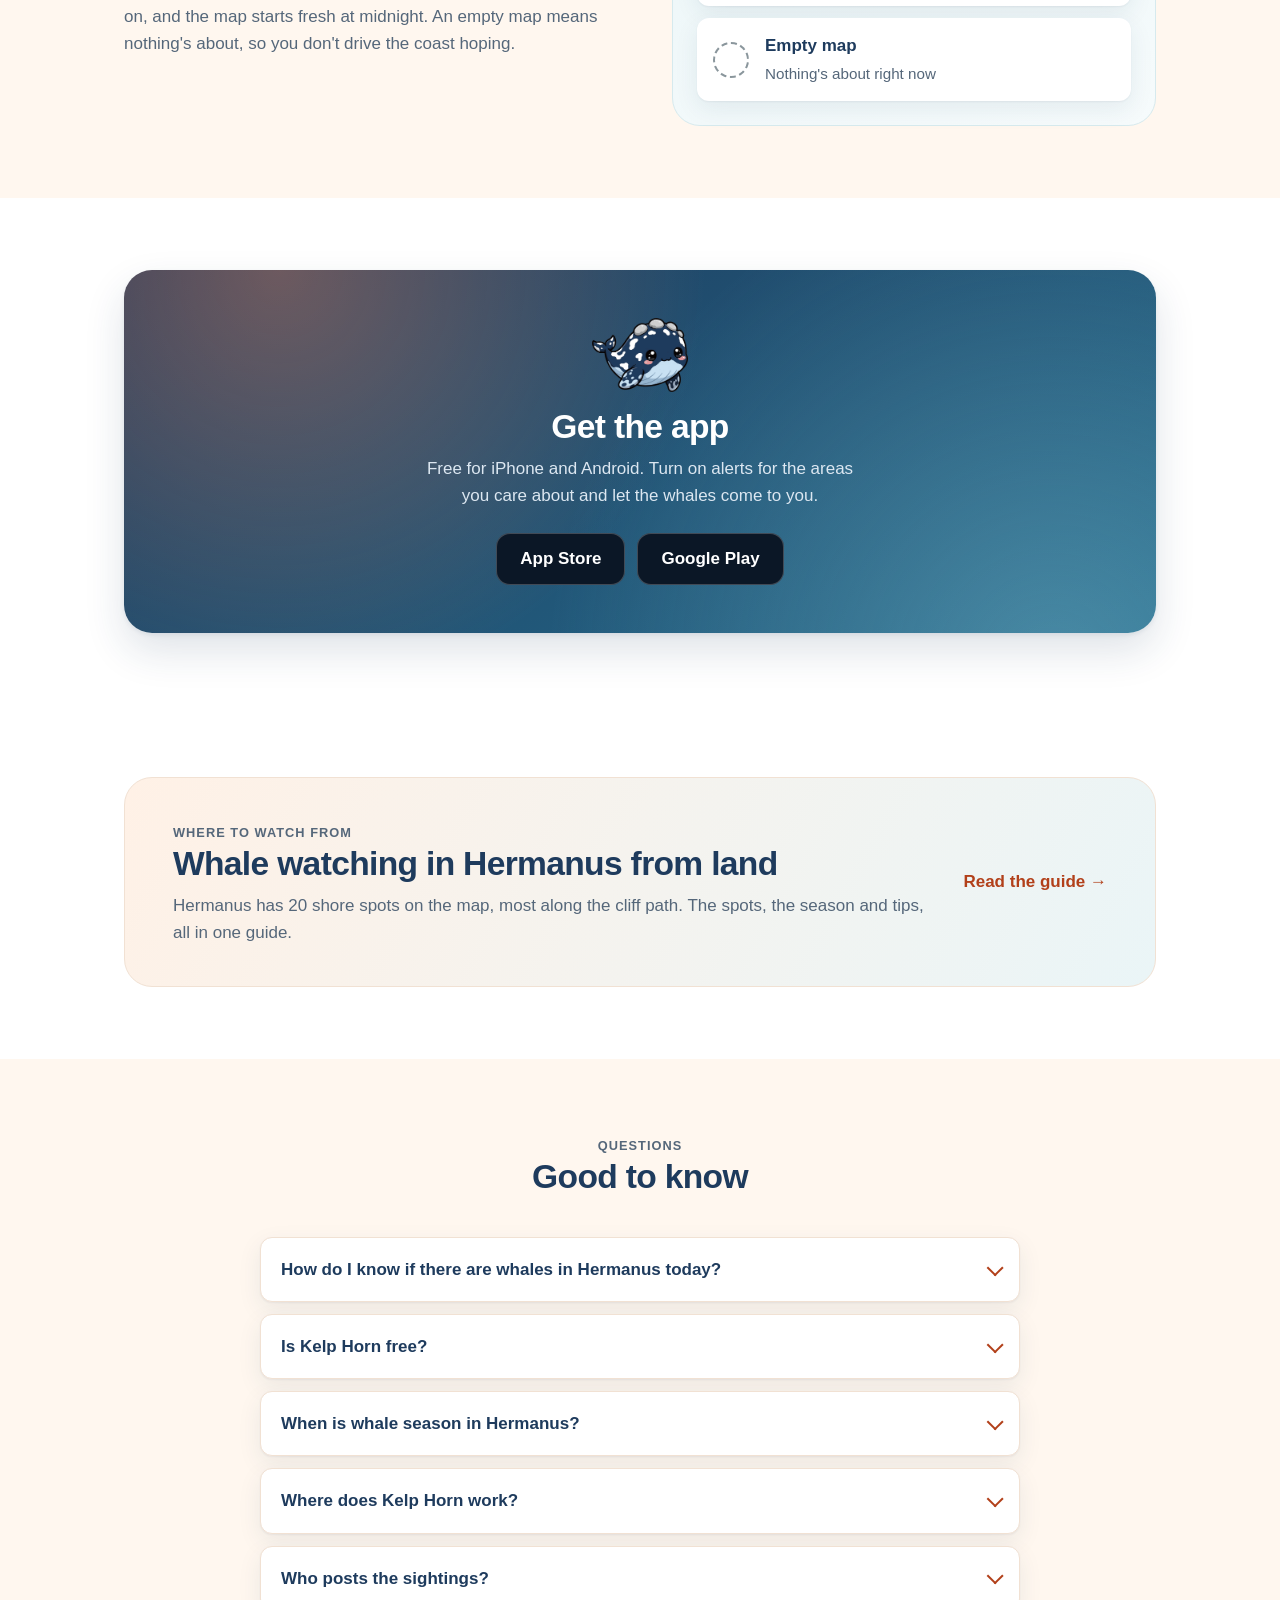
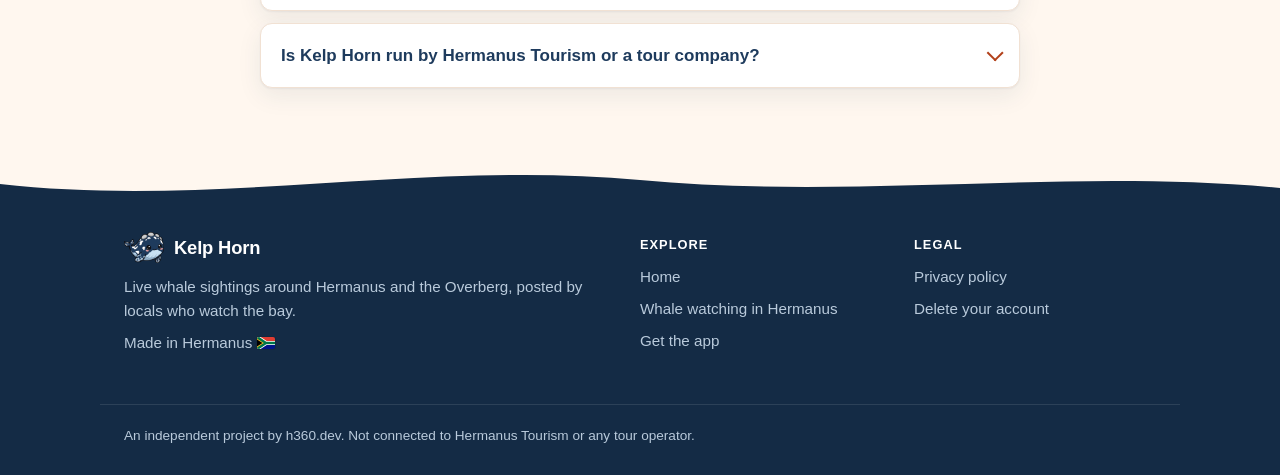
==== commit 853df6ba: "Update app store links" ====
--- a/index.html
+++ b/index.html
@@ -8,6 +8,7 @@
 <meta name="description" content="Never miss the whales. Kelp Horn tells you the moment whales are spotted around Hermanus and the Overberg, while they're still there.">
 <link rel="canonical" href="https://kelphorn.h360.dev/">
 <meta name="theme-color" content="#FFE4CC">
+<meta name="apple-itunes-app" content="app-id=6820970192">
 <meta property="og:title" content="Kelp Horn · Hermanus whale sightings">
 <meta property="og:description" content="Never miss the whales. An alert the moment they're spotted around Hermanus.">
 <meta property="og:url" content="https://kelphorn.h360.dev/">
@@ -52,6 +53,10 @@
       "url": "https://kelphorn.h360.dev/",
       "image": "https://kelphorn.h360.dev/og.jpg",
       "operatingSystem": "iOS, Android",
+      "sameAs": [
+        "https://apps.apple.com/app/id6820970192",
+        "https://play.google.com/store/apps/details?id=dev.h360.kelphorn"
+      ],
       "applicationCategory": "TravelApplication",
       "inLanguage": "en",
       "isAccessibleForFree": true,
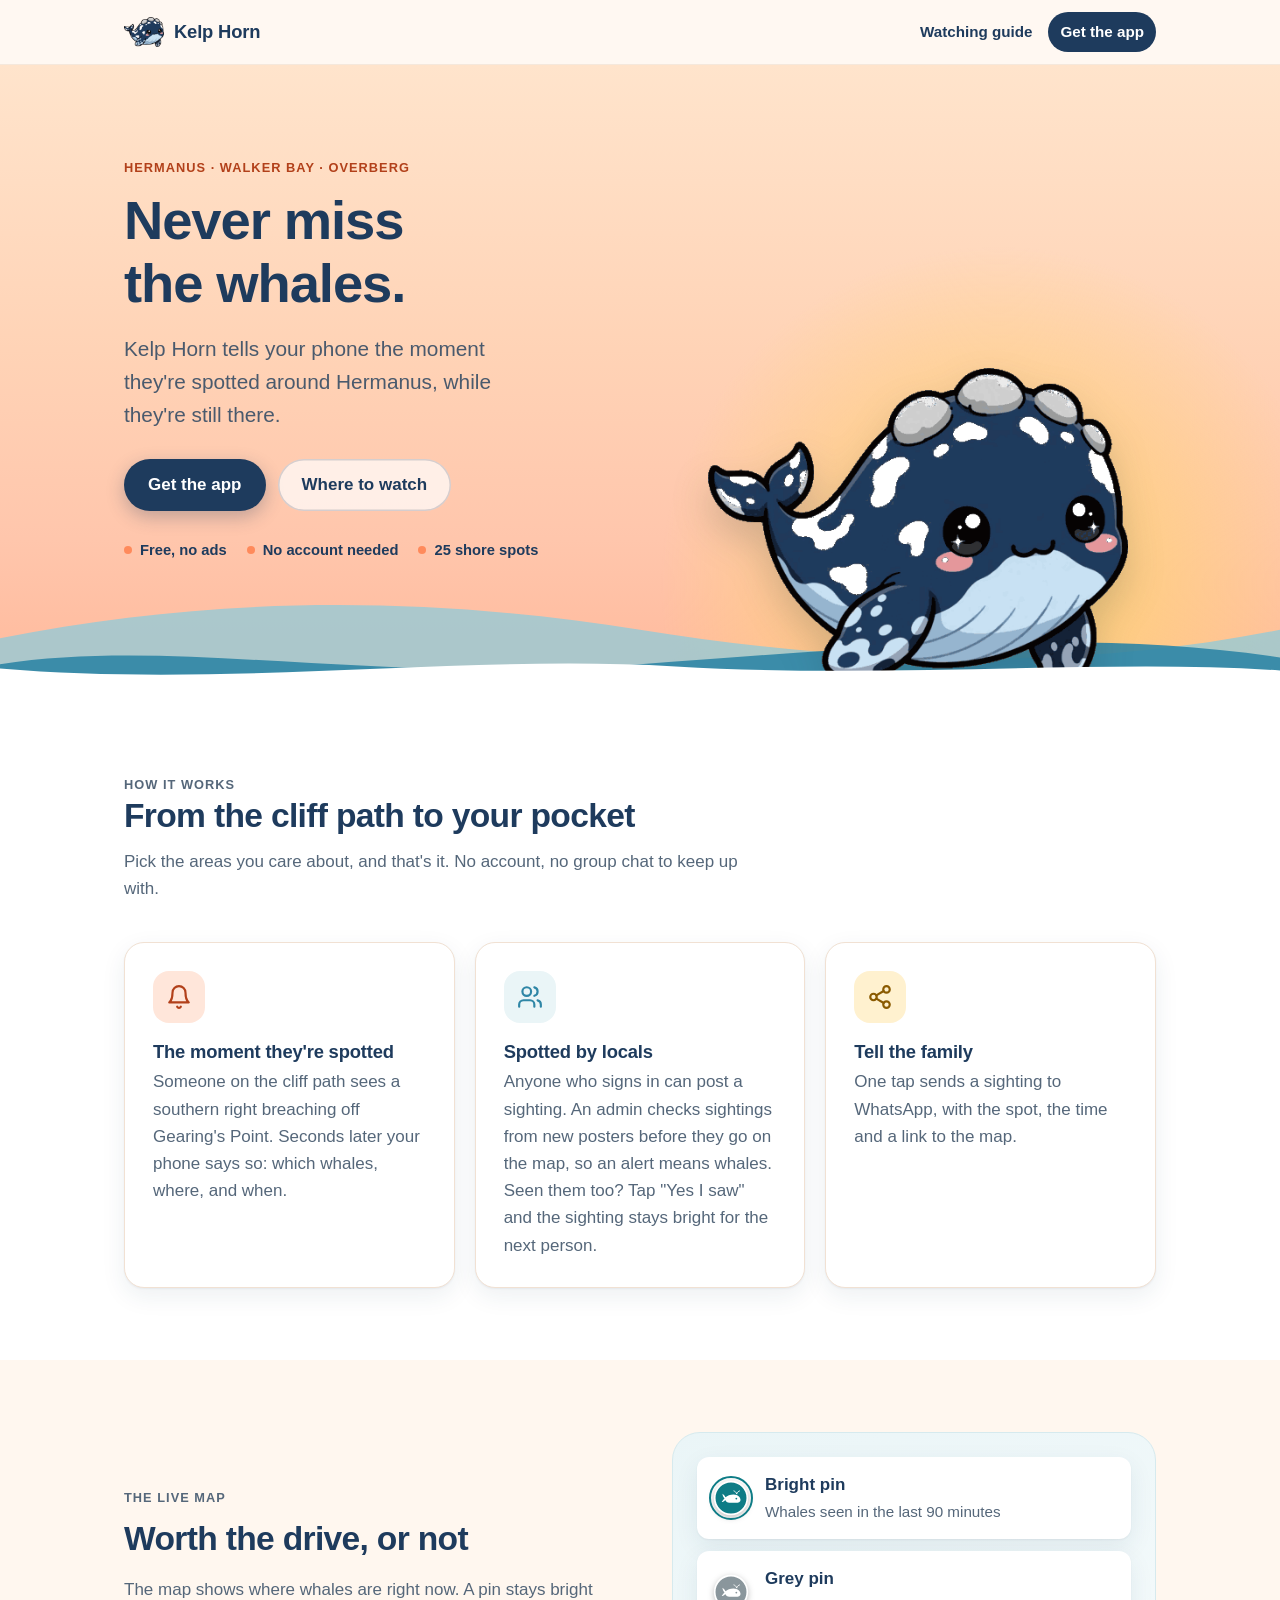
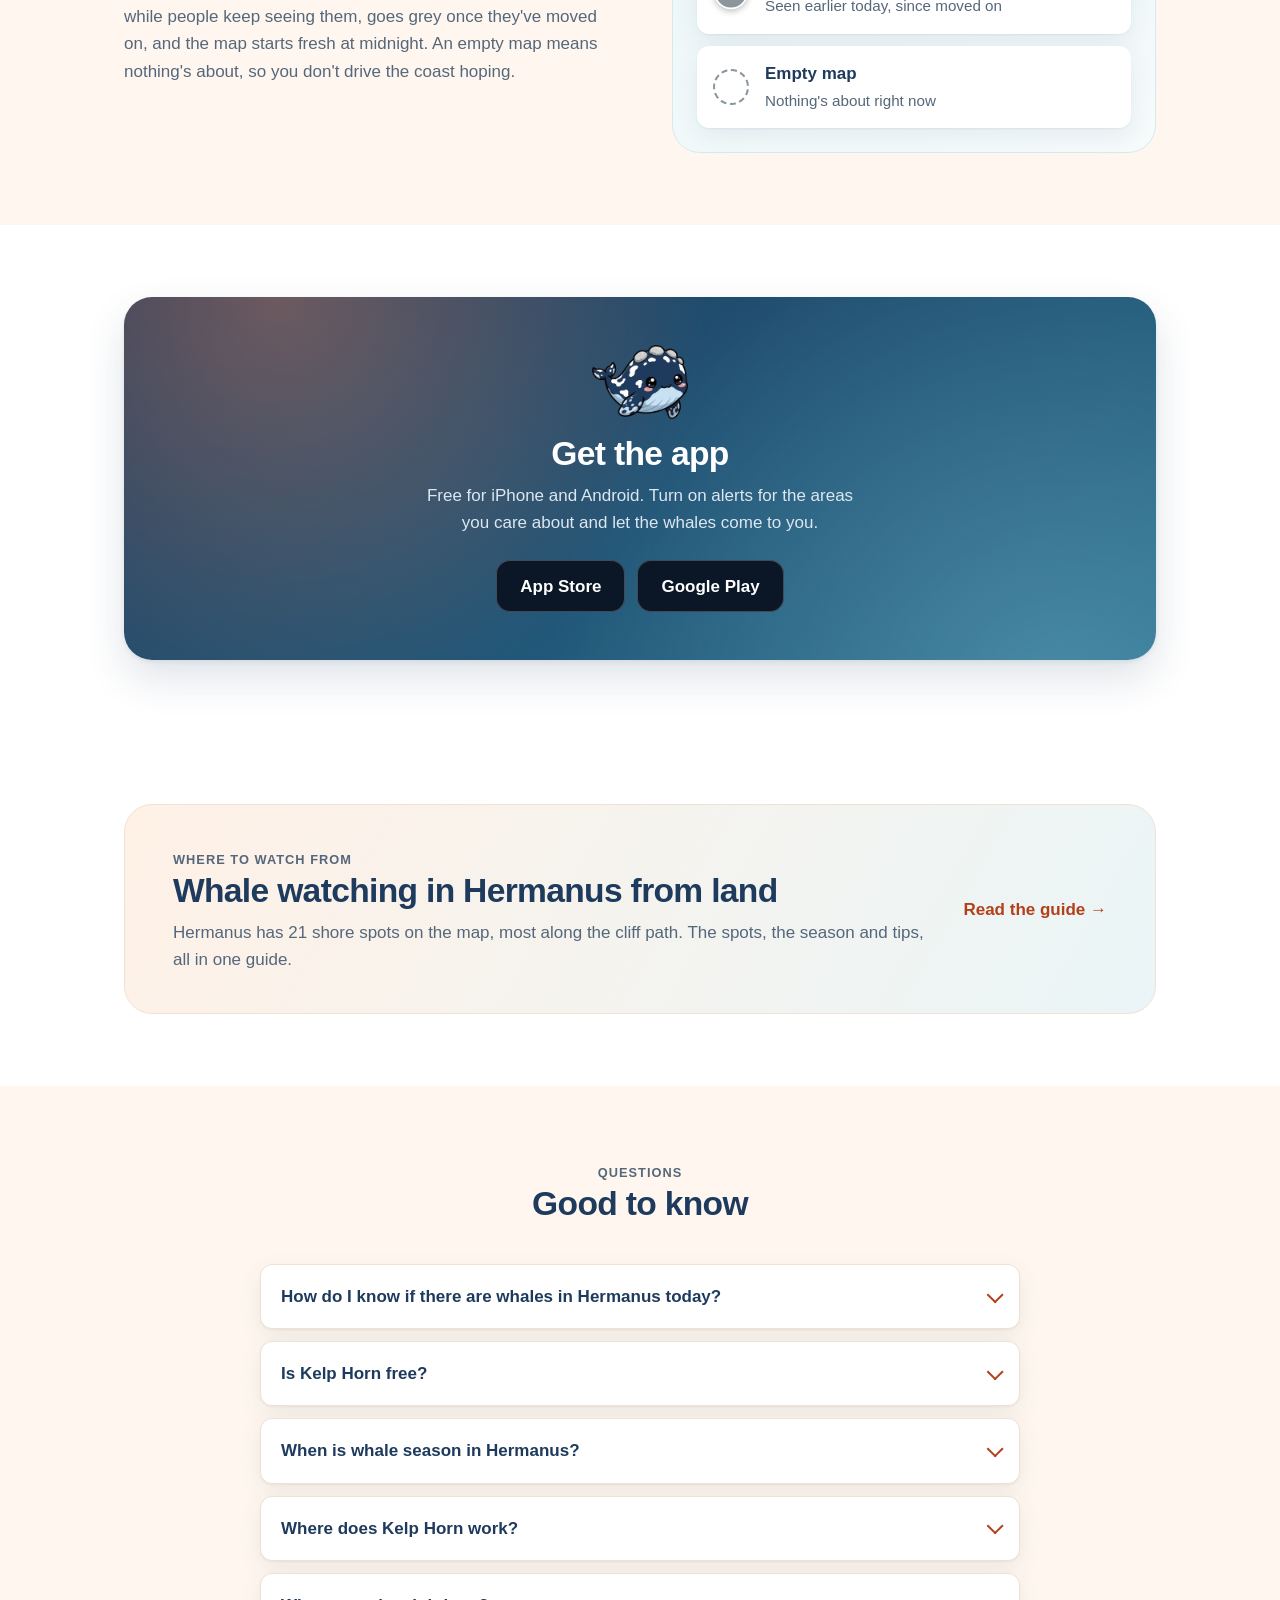
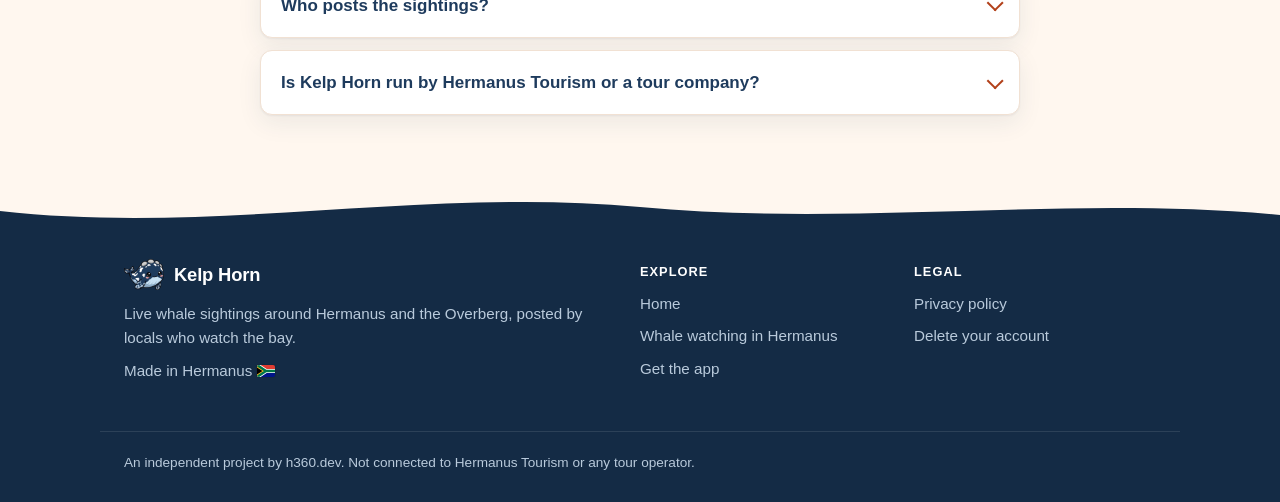
==== commit db4a254a: "update 17 nov" ====
--- a/index.html
+++ b/index.html
@@ -49,7 +49,7 @@
       "@type": "MobileApplication",
       "@id": "https://kelphorn.h360.dev/#app",
       "name": "Kelp Horn",
-      "description": "Live map and push alerts for whale sightings around Hermanus and the Overberg, South Africa. Sightings are posted by locals who watch the bay.",
+      "description": "Live map and push alerts for whale sightings around Hermanus and the Overberg, South Africa. Sightings are posted by locals who watch the bay, and an admin checks sightings from new posters before they go on the map.",
       "url": "https://kelphorn.h360.dev/",
       "image": "https://kelphorn.h360.dev/og.jpg",
       "operatingSystem": "iOS, Android",
@@ -90,12 +90,12 @@
         {
           "@type": "Question",
           "name": "Where does Kelp Horn work?",
-          "acceptedAnswer": { "@type": "Answer", "text": "Around Hermanus and the wider Overberg, starting with 20 viewing spots along the Hermanus coast from Onrus Beach to Grotto." }
+          "acceptedAnswer": { "@type": "Answer", "text": "Around Hermanus and the wider Overberg: 21 viewing spots along the Hermanus coast from Vermont to Grotto, and 4 at Gansbaai and De Kelders." }
         },
         {
           "@type": "Question",
           "name": "Who posts the sightings?",
-          "acceptedAnswer": { "@type": "Answer", "text": "A small group of approved locals who know the coast, so an alert means whales. Anyone who signs in can confirm a sighting with \"Yes I saw\", which keeps it bright for the next person." }
+          "acceptedAnswer": { "@type": "Answer", "text": "Locals who watch the bay. Anyone who signs in can post a sighting, and an admin checks sightings from new posters before they go on the map, so an alert means whales. Anyone signed in can also confirm a sighting with \"Yes I saw\", which keeps it bright for the next person." }
         },
         {
           "@type": "Question",
@@ -134,7 +134,7 @@
         <ul class="hero-facts">
           <li>Free, no ads</li>
           <li>No account needed</li>
-          <li>20 shore spots</li>
+          <li>25 shore spots</li>
         </ul>
       </div>
       <img class="hero-whale" src="/assets/whale.png" width="480" height="370" alt="">
@@ -164,8 +164,8 @@
         <article class="feature">
           <span class="icon sea"><svg viewBox="0 0 24 24" aria-hidden="true" focusable="false"><path d="M16 21v-2a4 4 0 0 0-4-4H6a4 4 0 0 0-4 4v2"/><circle cx="9" cy="7" r="4"/><path d="M22 21v-2a4 4 0 0 0-3-3.87"/><path d="M16 3.13a4 4 0 0 1 0 7.75"/></svg></span>
           <h3>Spotted by locals</h3>
-          <p>New sightings come from a small group of regulars who know the coast, so an alert
-            means whales. Seen them too? Tap "Yes I saw" and the sighting stays bright for the
+          <p>Anyone who signs in can post a sighting. An admin checks sightings from new
+            posters before they go on the map, so an alert means whales. Seen them too? Tap "Yes I saw" and the sighting stays bright for the
             next person.</p>
         </article>
         <article class="feature">
@@ -223,7 +223,7 @@
         <div>
           <p class="eyebrow">Where to watch from</p>
           <h2>Whale watching in Hermanus from land</h2>
-          <p>Hermanus has 20 shore spots on the map, most along the cliff path. The spots, the
+          <p>Hermanus has 21 shore spots on the map, most along the cliff path. The spots, the
             season and tips, all in one guide.</p>
         </div>
         <span class="arrow">Read the guide →</span>
@@ -256,14 +256,15 @@
         </details>
         <details>
           <summary>Where does Kelp Horn work?</summary>
-          <p>Around Hermanus and the wider Overberg, starting with 20 viewing spots along the Hermanus
-            coast from Onrus Beach to Grotto.</p>
+          <p>Around Hermanus and the wider Overberg: 21 viewing spots along the Hermanus coast from
+            Vermont to Grotto, and 4 at Gansbaai and De Kelders.</p>
         </details>
         <details>
           <summary>Who posts the sightings?</summary>
-          <p>A small group of approved locals who know the coast, so an alert means whales. Anyone who
-            signs in can confirm a sighting with "Yes I saw", which keeps it bright for the next
-            person.</p>
+          <p>Locals who watch the bay. Anyone who signs in can post a sighting, and an admin checks
+            sightings from new posters before they go on the map, so an alert means whales. Anyone
+            signed in can also confirm a sighting with "Yes I saw", which keeps it bright for the
+            next person.</p>
         </details>
         <details>
           <summary>Is Kelp Horn run by Hermanus Tourism or a tour company?</summary>
--- a/assets/site.css
+++ b/assets/site.css
@@ -520,7 +520,7 @@
 .season-key .k-out::before { background: #F2ECE6; }
 @media (max-width: 420px) { .season li { font-size: 0.6rem; } }
 
-/* The guide: the 20 spots, west to east */
+/* The guide: the spots, west to east */
 
 .spots-dir {
   display: flex;
